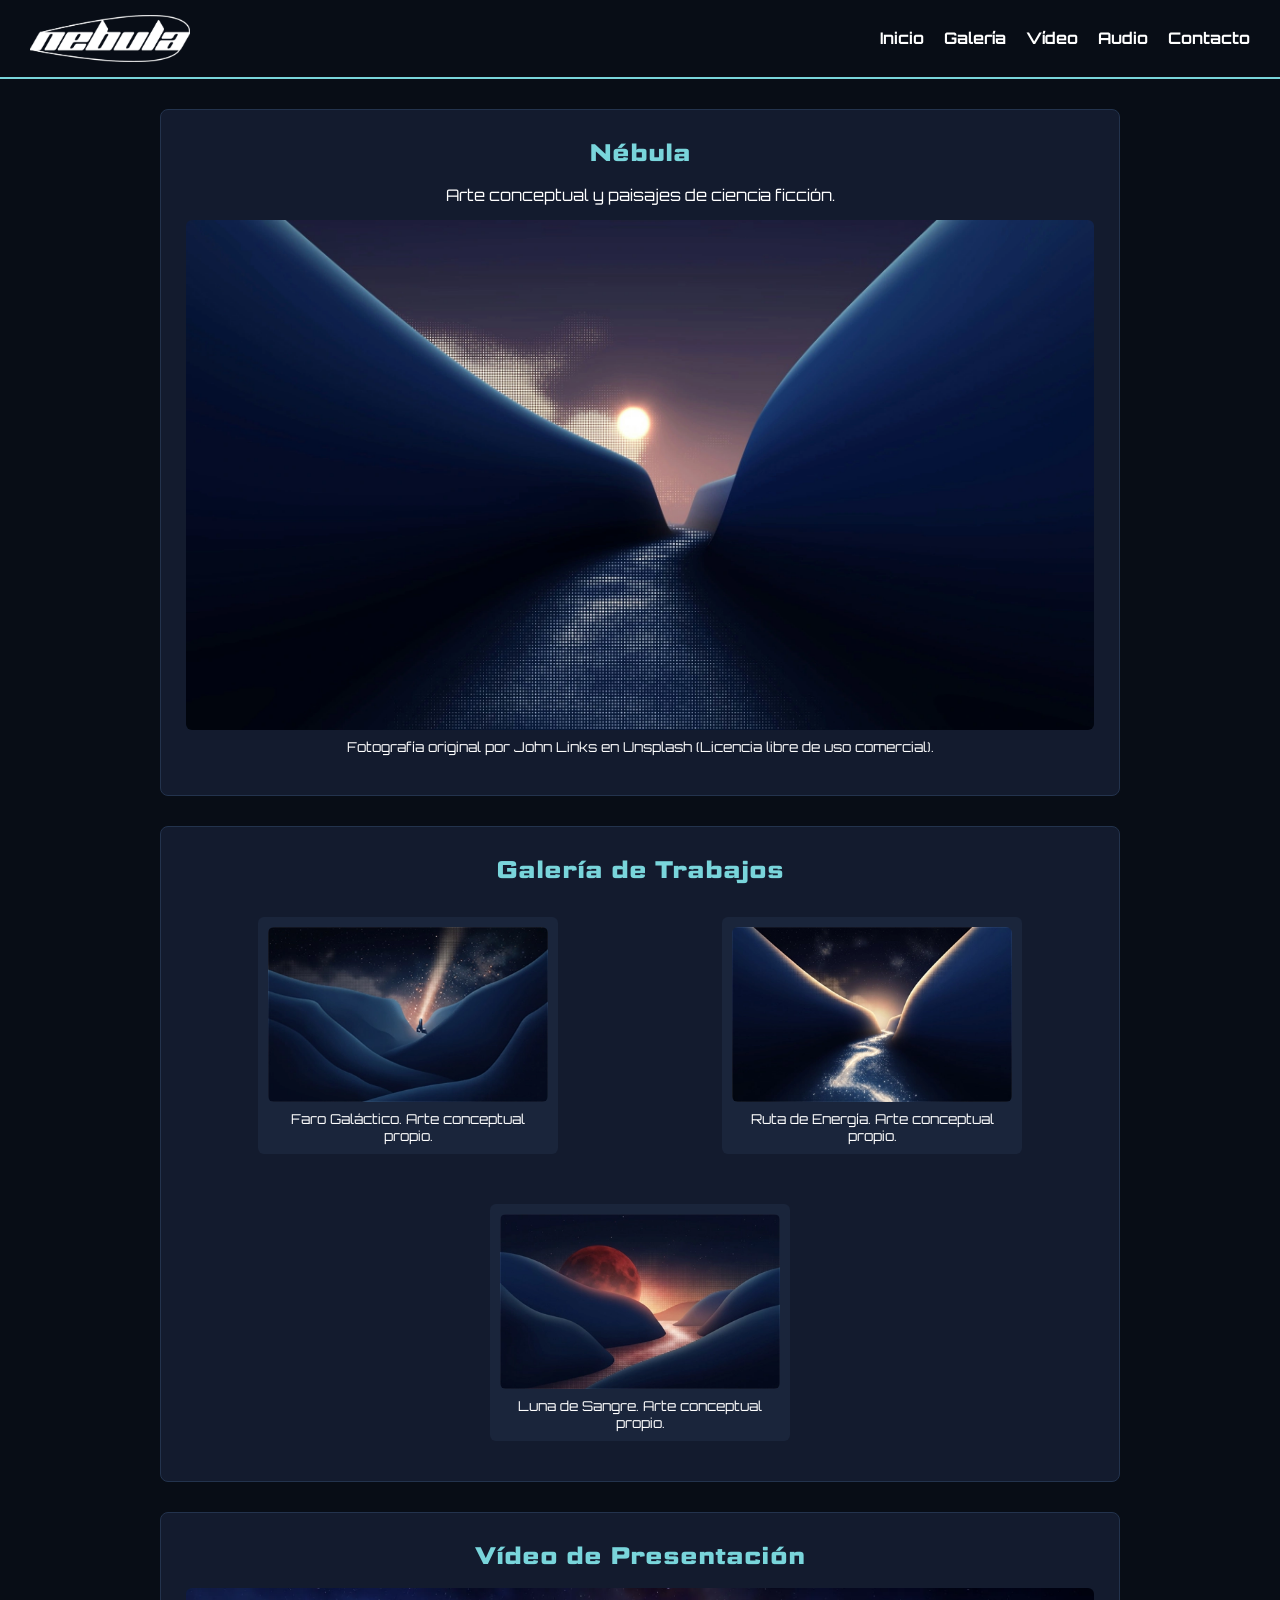
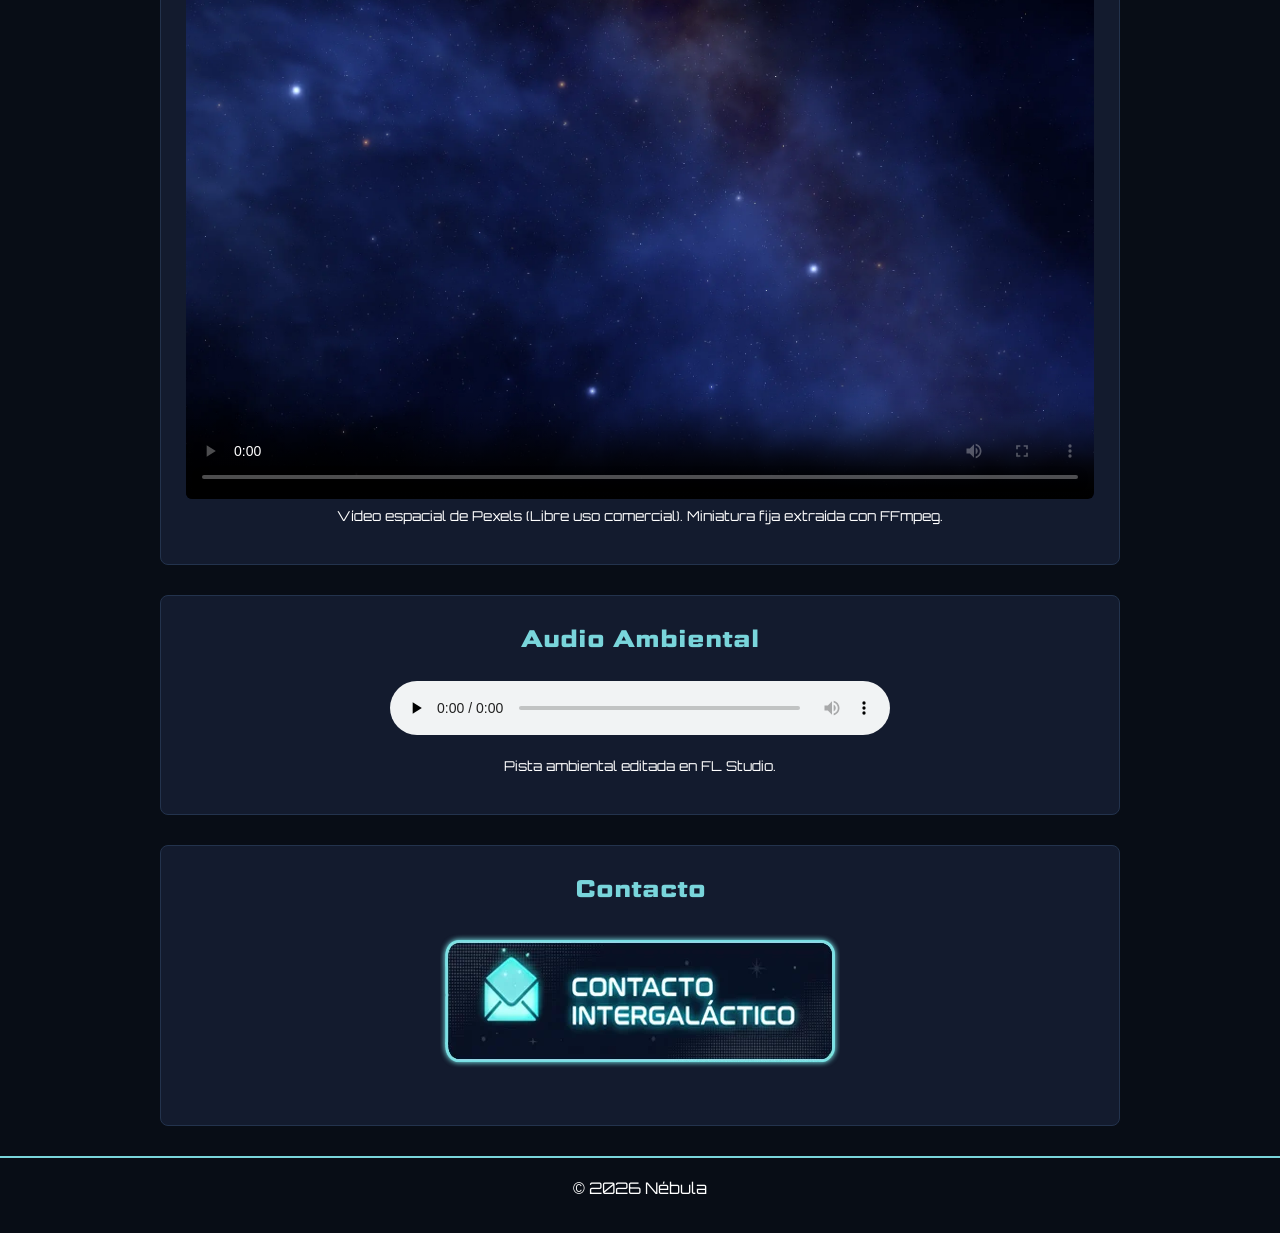
==== index.html @ 611193a5 "feat: add digital art landing page resources and layout" ====
<!DOCTYPE html>
<html lang="es">

<head>
    <meta charset="UTF-8">
    <meta name="viewport" content="width=device-width, initial-scale=1.0">
    <meta name="description" content="Portfolio de Nébula, artista digital de ciencia ficción.">
    <title>Nébula | Artista Digital</title>
    <link rel="preconnect" href="https://fonts.googleapis.com">
    <link rel="preconnect" href="https://fonts.gstatic.com" crossorigin>
    <link href="https://fonts.googleapis.com/css2?family=Orbitron:wght@400..900&display=swap" rel="stylesheet">
    <link href="https://fonts.googleapis.com/css2?family=Science+Gothic&display=swap" rel="stylesheet">
    <link rel="stylesheet" href="styles.css">
</head>

<body>

    <!-- CABECERA -->
    <header class="cabecera">
        <div class="logo">
            <img src="assets/img/logo_nebula.svg" alt="Logotipo de Nébula" width="160" height="40">
        </div>
        <nav class="navegacion">
            <ul>
                <li><a href="#inicio">Inicio</a></li>
                <li><a href="#galeria">Galería</a></li>
                <li><a href="#video">Vídeo</a></li>
                <li><a href="#audio">Audio</a></li>
                <li><a href="#contacto">Contacto</a></li>
            </ul>
        </nav>
    </header>

    <!-- CONTENIDO PRINCIPAL -->
    <main class="contenedor">

        <!-- INICIO -->
        <section id="inicio" class="seccion">
            <h1>Nébula</h1>
            <p>Arte conceptual y paisajes de ciencia ficción.</p>

            <!-- IMAGEN PRINCIPAL -->
            <figure class="recurso">
                <img src="assets/img/paisaje_futurista.webp" alt="Paisaje espacial futurista con estilo semitono"
                    width="1920" height="1080">
                <figcaption>
                    Fotografía original por John Links en Unsplash (Licencia libre de uso comercial).
                </figcaption>
            </figure>
        </section>

        <!-- GALERÍA -->
        <section id="galeria" class="seccion">
            <h2>Galería de Trabajos</h2>
            <div class="rejilla-galeria">

                <figure class="recurso">
                    <img src="assets/img/galeria_1.webp" alt="Obra digital Luna de Sangre" width="400" height="250"
                        loading="lazy">
                    <figcaption>
                        Faro Galáctico. Arte conceptual propio.
                    </figcaption>
                </figure>

                <figure class="recurso">
                    <img src="assets/img/galeria_2.webp" alt="Obra digital Faro Galáctico" width="400" height="250"
                        loading="lazy">
                    <figcaption>
                        Ruta de Energía. Arte conceptual propio.
                    </figcaption>
                </figure>

                <figure class="recurso">
                    <img src="assets/img/galeria_3.webp" alt="Obra digital Rutas de Energía" width="400" height="250"
                        loading="lazy">
                    <figcaption>
                        Luna de Sangre. Arte conceptual propio.
                    </figcaption>
                </figure>

            </div>
        </section>

        <!-- VÍDEO DE PRESENTACIÓN -->
        <section id="video" class="seccion">
            <h2>Vídeo de Presentación</h2>
            <figure class="recurso">
                <video controls poster="assets/img/miniatura.webp" width="1920" height="1080">
                    <source src="assets/video/video.mp4" type="video/mp4">
                </video>
                <figcaption>
                    Vídeo espacial de Pexels (Libre uso comercial). Miniatura fija extraída con FFmpeg.
                </figcaption>
            </figure>
        </section>

        <!-- AUDIO AMBIENTAL -->
        <section id="audio" class="seccion">
            <h2>Audio Ambiental</h2>
            <figure class="recurso">
                <audio controls preload="none">
                    <source src="assets/audio/ambiente.mp3" type="audio/mpeg">
                </audio>
                <figcaption>
                    Pista ambiental editada en FL Studio.
                </figcaption>
            </figure>
        </section>

        <!-- BOTÓN ANIMADO -->
        <section id="contacto" class="seccion">
            <h2>Contacto</h2>
            <div class="boton-animado">
                <img src="assets/img/animacion.webp" alt="Botón animado Contacto Intergaláctico" width="400"
                    height="150">
            </div>
        </section>

    </main>

    <!-- PIE DE PÁGINA -->
    <footer class="pie">
        <p>&copy; 2026 Nébula</p>
    </footer>

</body>

</html>
---- styles.css ----
/* ESTILOS GENERALES */
* {
    box-sizing: border-box;
    margin: 0;
    padding: 0;
}

body {
    background-color: #080d16;
    color: #ffffff;
    font-family: 'Orbitron', Arial, sans-serif;
}

/* CABECERA Y MENÚ */
.cabecera {
    background-color: #080d16;
    padding: 15px 30px;
    display: flex;
    justify-content: space-between;
    align-items: center;
    border-bottom: 2px solid #79D5DB;
    position: sticky;
    /* Para el navbar quede fijo al scrollear */
    top: 0;
    z-index: 100;
}

.navegacion ul {
    list-style: none;
    display: flex;
    gap: 20px;
}

.navegacion a {
    text-decoration: none;
    color: #ffffff;
    font-weight: bold;
}

.navegacion a:hover {
    color: #79D5DB;
}

/* CONTENEDOR Y SECCIONES */
.contenedor {
    max-width: 1000px;
    margin: 30px auto;
    padding: 0 20px;
}

.seccion {
    background-color: #131b2e;
    border: 1px solid #23334d;
    border-radius: 8px;
    padding: 25px;
    margin-bottom: 30px;
    text-align: center;
    scroll-margin-top: 90px;
    /* Para que el navbar no tape el titulo de cada sección */
}

h1,
h2 {
    font-family: 'Science Gothic', sans-serif;
    color: #79D5DB;
    margin-bottom: 15px;
}

p {
    margin-bottom: 15px;
}

/* BOTÓN Y ELEMENTOS MULTIMEDIA */
.boton-animado {
    margin: 20px 0;
    text-align: center;
}

.boton-animado img {
    border-radius: 8px;
    display: inline-block;
}

.boton-animado:hover {
    cursor: pointer;
}

.recurso {
    margin: 15px auto;
    max-width: 100%;
}

img,
video {
    max-width: 100%;
    height: auto;
    border-radius: 6px;
    display: block;
    margin: 0 auto;
}

audio {
    width: 100%;
    max-width: 500px;
    margin: 10px 0;
}

figcaption {
    font-size: 0.85rem;
    margin-top: 8px;
}

/* GALERÍA */
.rejilla-galeria {
    display: flex;
    flex-wrap: wrap;
    justify-content: center;
    gap: 20px;
}

.rejilla-galeria .recurso {
    background-color: #1a253b;
    border-radius: 6px;
    padding: 10px;
    max-width: 300px;
}

/* PIE DE PÁGINA */
.pie {
    background-color: #080d16;
    text-align: center;
    padding: 20px;
    border-top: 2px solid #79D5DB;
}
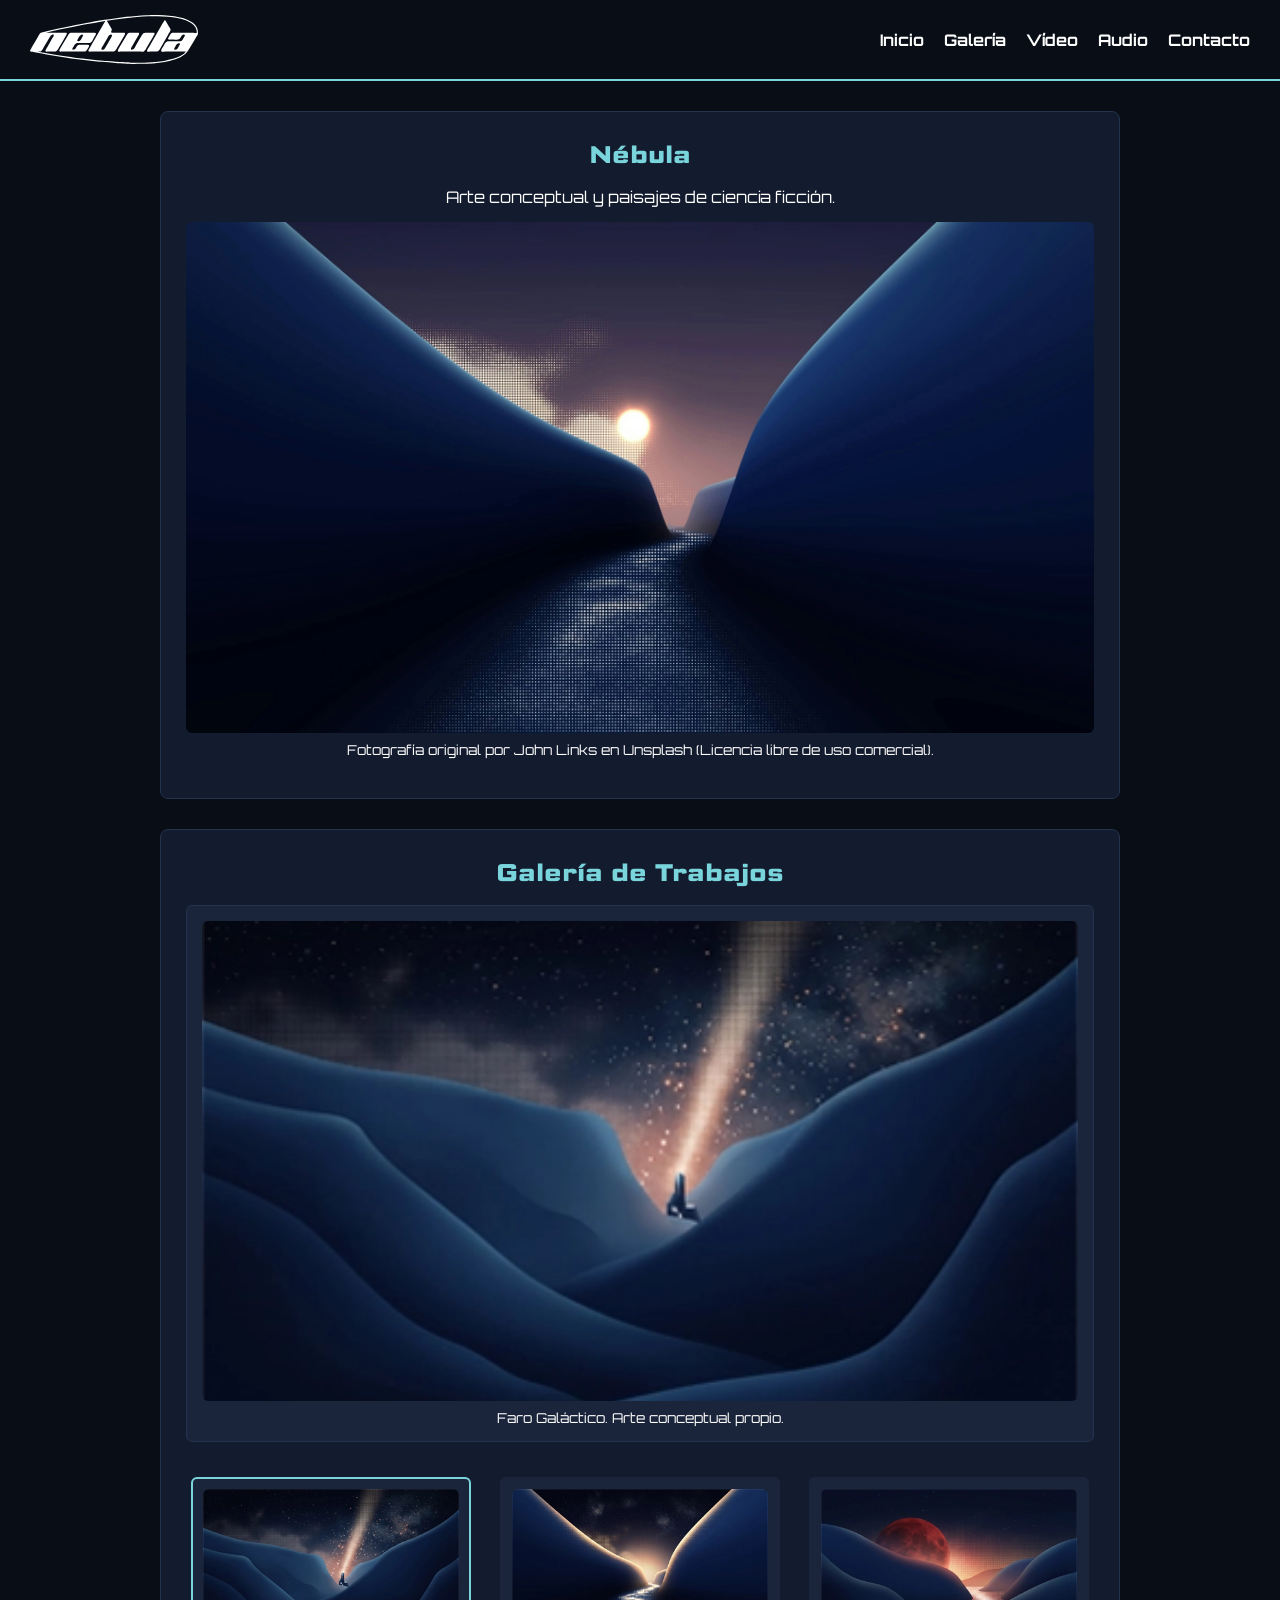
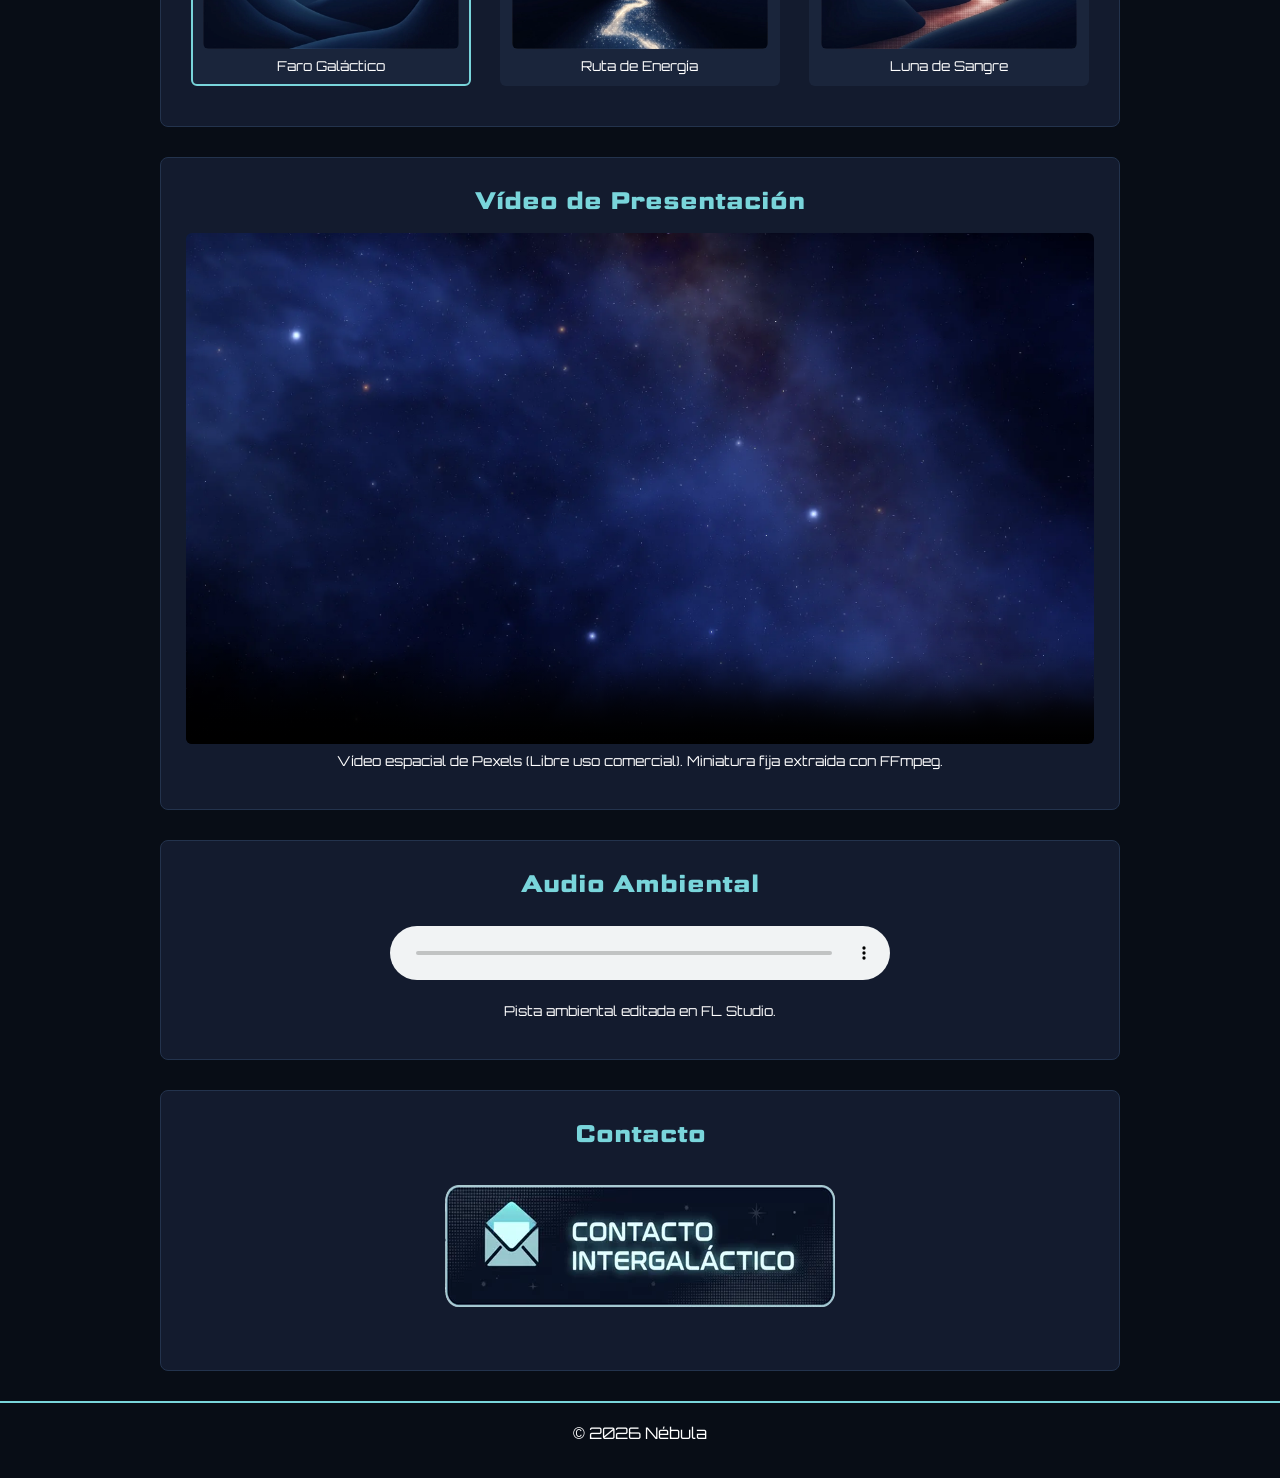
==== commit 25779933: "feat: replace logo image with inline SVG and add main.js script" ====
--- a/index.html
+++ b/index.html
@@ -17,9 +17,14 @@
 
     <!-- CABECERA -->
     <header class="cabecera">
-        <div class="logo">
-            <img src="assets/img/logo_nebula.svg" alt="Logotipo de Nébula" width="160" height="40">
-        </div>
+        <a href="#inicio" class="logo-link" aria-label="Inicio - Nébula">
+            <svg class="logo-svg" viewBox="0 0 3538 1033" width="168" height="49" role="img"
+                aria-labelledby="titulo-logo"> <!-- SVG inline-->
+                <title id="titulo-logo">Logotipo de Nébula</title>
+                <path class="logo-path" fill-rule="evenodd" fill="currentColor"
+                    d="M2527.000,1.000 C2875.982,-1.056 3193.434,15.286 3406.000,147.000 C3473.388,188.756 3537.989,252.607 3538.000,361.000 C3538.000,374.332 3538.000,387.668 3538.000,401.000 C3531.741,428.883 3507.561,454.811 3494.000,477.1000 C3463.249,530.584 3434.076,583.536 3403.000,635.000 C3355.900,713.001 3315.954,794.463 3243.000,845.1000 C3035.109,992.860 2681.114,1029.984 2328.000,1030.000 C2249.480,1030.003 2162.262,1037.002 2089.1000,1025.1000 C2074.668,1025.1000 2059.332,1025.1000 2043.1000,1025.1000 C1998.005,1023.334 1951.995,1020.666 1905.1000,1017.1000 C1869.670,1016.333 1833.330,1014.666 1796.1000,1012.1000 C1705.009,1005.001 1612.991,996.999 1520.1000,988.1000 C1485.004,986.000 1448.996,982.1000 1412.1000,979.1000 C1320.676,969.001 1228.324,957.999 1135.1000,946.1000 C1075.006,939.667 1013.994,932.333 953.000,925.000 C893.673,916.667 834.327,908.332 775.000,899.1000 C730.671,893.334 686.329,886.666 641.1000,879.1000 C513.459,856.156 378.226,843.970 253.000,813.1000 C190.751,799.102 127.509,792.471 66.1000,780.000 C33.278,773.050 -0.745,783.965 -0.000,740.1000 C9.160,735.768 38.335,675.455 45.1000,662.000 C85.996,594.007 126.004,525.993 166.000,457.1000 C179.506,435.279 204.343,382.994 225.1000,372.000 C351.654,344.003 477.346,315.997 602.1000,287.1000 C821.160,233.189 1050.141,196.445 1275.1000,151.000 C1339.327,140.001 1402.673,128.999 1466.000,118.000 C1604.437,89.277 1747.528,83.733 1887.1000,56.000 C1935.329,50.334 1982.671,44.666 2030.000,39.000 C2099.660,32.334 2169.340,25.666 2238.1000,19.000 C2310.993,14.334 2383.007,9.666 2455.000,5.000 C2472.245,2.336 2517.569,9.402 2527.000,1.000 ZM2582.1000,26.000 C2553.336,26.1000 2523.664,28.000 2493.1000,28.1000 C2412.675,33.666 2331.325,38.334 2250.000,43.000 C2154.010,52.666 2057.990,62.334 1962.000,72.000 C1848.345,87.665 1734.655,103.335 1621.000,119.000 C1621.000,120.1000 1621.000,123.000 1621.000,124.1000 C1654.330,181.661 1687.670,238.339 1720.1000,295.000 C1730.283,324.390 1702.648,346.093 1710.000,365.000 C1718.157,381.151 1760.428,375.001 1784.000,374.1000 C1833.995,374.1000 1884.005,374.1000 1933.1000,374.1000 C1958.135,374.999 1986.705,372.437 2000.1000,381.1000 C2008.915,417.486 1973.777,453.140 1959.000,479.000 C1919.004,547.993 1878.996,617.007 1838.1000,686.000 C1819.127,719.448 1806.864,757.441 1766.1000,771.000 C1670.010,771.333 1572.990,771.667 1475.1000,771.1000 C1418.672,771.1000 1361.328,771.1000 1303.1000,771.1000 C1279.701,772.002 1246.114,775.563 1230.1000,765.1000 C1223.525,740.564 1239.846,724.270 1248.1000,709.000 C1268.665,675.337 1288.335,641.663 1308.000,608.000 C1374.993,491.012 1442.007,373.988 1509.000,256.1000 C1526.551,226.177 1545.833,195.993 1563.000,164.000 C1568.310,154.105 1584.803,137.882 1583.000,126.000 C1542.337,132.666 1501.663,139.334 1460.1000,146.000 C1389.162,163.213 1314.019,168.822 1244.000,184.000 C1201.671,191.333 1159.329,198.667 1116.1000,206.000 C968.348,236.330 819.652,266.670 670.1000,296.1000 C558.345,322.331 445.655,347.669 332.1000,372.1000 C333.333,373.667 333.667,374.333 333.1000,374.1000 C477.652,375.667 621.348,376.333 764.1000,376.1000 C769.023,379.718 771.923,382.251 774.000,387.000 C780.761,409.768 739.632,462.133 730.000,479.000 C689.913,549.201 650.910,619.700 609.000,687.1000 C589.302,720.102 577.869,758.178 538.1000,771.000 C485.005,771.333 430.995,771.667 376.1000,771.1000 C358.110,772.003 332.292,776.128 326.000,762.1000 C315.863,743.102 353.515,692.621 362.000,678.1000 C397.330,617.006 432.670,554.994 467.1000,492.1000 C475.406,480.874 506.710,441.093 499.000,421.1000 C494.597,412.936 476.245,409.215 463.1000,414.1000 C436.658,427.916 424.048,448.062 409.000,472.1000 C368.671,542.660 328.329,612.340 287.1000,682.000 C270.183,713.172 257.094,750.120 224.1000,767.000 C211.649,774.022 186.502,771.427 168.000,772.1000 C168.333,773.667 168.667,774.333 168.1000,774.1000 C248.659,788.999 328.341,803.001 408.000,816.1000 C530.988,836.331 654.012,855.669 776.1000,874.1000 C803.997,878.333 831.003,881.667 858.000,885.000 C964.785,907.823 1080.568,911.535 1189.1000,929.1000 C1220.330,932.1000 1250.670,936.000 1280.1000,938.1000 C1366.325,948.332 1451.675,957.668 1537.000,966.1000 C1561.664,968.667 1586.336,970.333 1610.1000,972.000 C1673.327,977.333 1735.673,982.667 1797.1000,987.1000 C1811.999,988.333 1826.001,988.667 1839.1000,988.1000 C1886.876,996.430 1938.618,989.311 1988.000,996.1000 C2019.985,1001.980 2056.116,995.600 2090.1000,1001.000 C2144.110,1009.222 2204.207,1004.997 2260.1000,1004.1000 C2329.211,1005.004 2402.991,1010.876 2465.1000,1001.000 C2494.224,996.576 2522.775,1000.971 2548.000,996.1000 C2598.649,989.027 2648.396,993.489 2694.1000,984.1000 C2755.057,974.060 2813.639,973.677 2867.1000,959.1000 C2936.416,942.786 3002.218,934.778 3061.000,909.1000 C3146.147,874.108 3231.853,844.061 3281.1000,773.1000 C3281.667,773.333 3281.333,772.667 3280.1000,771.1000 C3150.680,771.1000 3020.320,771.1000 2890.000,771.1000 C2863.394,772.001 2772.486,778.002 2764.1000,762.1000 C2754.429,742.606 2796.326,686.554 2804.1000,671.1000 C2828.908,631.884 2847.791,569.219 2897.1000,555.1000 C2967.993,555.1000 3038.007,555.1000 3108.000,555.1000 C3130.331,555.333 3152.669,554.667 3175.000,553.1000 C3208.861,541.059 3218.213,514.975 3235.1000,486.000 C3242.670,475.136 3269.805,441.193 3263.000,423.1000 C3261.158,419.126 3258.644,416.107 3253.1000,414.000 C3197.591,399.377 3180.441,475.772 3156.000,499.1000 C3125.052,530.678 3039.273,519.997 2979.000,519.1000 C2953.384,520.001 2924.532,522.633 2910.000,512.000 C2905.378,484.488 2923.090,467.360 2934.000,448.1000 C2951.750,419.128 2962.962,389.711 2998.000,376.1000 C3126.321,376.667 3254.679,376.333 3383.000,376.000 C3410.106,376.002 3497.132,382.073 3515.000,374.000 C3515.695,247.445 3435.977,192.639 3356.000,146.000 C3171.099,38.175 2874.437,26.514 2582.1000,26.000 ZM2841.000,113.000 C2849.224,113.335 2851.438,115.559 2856.000,119.000 C2890.663,177.994 2925.337,237.006 2959.1000,296.000 C2971.569,334.755 2923.660,391.117 2910.000,414.1000 C2855.672,509.991 2801.328,605.009 2747.000,700.000 C2731.224,727.896 2714.881,760.152 2682.000,771.000 C2640.004,771.333 2597.996,771.667 2555.1000,771.1000 C2530.974,772.003 2476.302,779.550 2467.1000,762.000 C2461.173,739.205 2480.158,721.129 2487.1000,707.1000 C2509.998,670.004 2532.002,631.996 2553.1000,593.1000 C2616.600,488.033 2678.327,381.227 2738.1000,275.000 C2770.091,220.565 2798.381,162.138 2836.000,113.1000 C2837.667,113.667 2839.334,113.333 2841.000,113.000 ZM853.1000,376.000 C982.320,376.000 1110.680,376.000 1239.000,376.000 C1275.389,375.999 1365.575,367.808 1387.1000,381.1000 C1396.966,410.819 1359.825,456.071 1346.1000,477.000 C1320.763,519.816 1306.255,571.992 1256.1000,591.1000 C1236.669,591.1000 1216.331,591.1000 1196.000,591.1000 C1145.672,591.1000 1095.328,591.1000 1045.000,591.1000 C1025.038,591.997 994.184,587.340 978.000,593.1000 C939.892,609.682 928.112,646.512 908.000,680.000 C898.119,696.452 882.324,714.006 897.1000,733.1000 C969.810,737.257 962.724,673.729 1001.1000,644.000 C1010.532,637.542 1022.278,630.519 1033.1000,628.000 C1053.665,628.000 1073.335,628.000 1092.1000,628.000 C1138.967,627.999 1199.704,620.604 1240.000,631.000 C1254.213,659.507 1225.089,689.350 1212.1000,709.000 C1196.499,735.823 1186.515,760.153 1154.000,771.000 C1038.678,771.333 923.322,771.667 807.1000,771.1000 C762.005,771.1000 715.995,771.1000 669.1000,771.1000 C653.155,772.001 627.828,775.497 619.1000,765.1000 C614.657,761.932 614.532,745.892 618.000,738.1000 C631.665,715.002 645.335,690.998 659.000,666.1000 C711.661,577.342 764.339,487.658 817.000,398.000 C826.607,386.987 841.064,383.954 853.1000,376.000 ZM2087.1000,376.000 C2155.660,376.333 2223.340,376.667 2290.1000,376.1000 C2317.053,394.633 2273.195,448.626 2263.1000,466.1000 C2226.670,530.660 2189.330,594.340 2151.1000,657.1000 C2139.313,676.329 2113.972,710.992 2131.1000,733.1000 C2193.711,736.607 2207.497,684.484 2230.000,644.1000 C2265.996,584.006 2302.004,522.994 2337.1000,461.1000 C2356.256,432.438 2367.421,394.004 2400.1000,380.000 C2429.811,367.984 2531.163,376.008 2572.000,376.000 C2593.210,375.996 2619.837,371.514 2624.1000,387.1000 C2630.130,404.380 2613.117,422.715 2606.1000,432.1000 C2585.669,469.663 2564.331,506.337 2543.000,543.000 C2514.151,593.506 2483.849,642.880 2456.000,693.000 C2440.339,721.186 2428.215,752.468 2398.1000,767.000 C2379.820,776.540 2341.127,772.001 2313.1000,771.1000 C2251.006,771.1000 2187.994,771.1000 2125.000,771.1000 C2058.340,771.1000 1991.660,771.1000 1924.1000,771.1000 C1906.345,772.002 1864.381,777.603 1855.000,767.000 C1849.360,763.642 1847.814,749.422 1851.000,740.1000 C1864.999,716.336 1879.001,691.664 1893.000,666.1000 C1945.661,577.342 1998.339,487.658 2051.000,398.000 C2060.645,386.955 2075.013,383.984 2087.1000,376.000 ZM1086.000,412.1000 C1040.192,438.038 1037.541,456.949 1011.1000,499.1000 C1003.544,514.253 986.192,531.385 998.000,550.1000 C1050.119,572.567 1079.315,502.056 1095.1000,472.000 C1104.036,457.525 1119.371,444.351 1114.1000,421.000 C1112.334,418.667 1109.666,416.333 1107.000,414.000 C1100.001,413.667 1092.999,413.333 1086.000,412.1000 ZM1698.1000,412.1000 C1685.890,420.382 1671.528,424.283 1661.1000,434.1000 C1646.274,452.690 1637.498,477.247 1625.000,497.1000 C1597.968,542.888 1572.326,588.854 1545.1000,635.000 C1533.422,657.047 1497.109,697.226 1504.1000,729.000 C1530.711,743.529 1562.789,723.597 1575.000,705.1000 C1614.996,637.007 1655.004,567.993 1695.000,499.000 C1703.023,485.108 1745.382,425.875 1719.000,414.000 C1712.334,413.667 1705.666,413.333 1698.1000,412.1000 ZM3128.000,593.000 C3118.001,598.666 3107.999,604.334 3097.1000,610.000 C3078.563,625.502 3067.911,658.063 3054.1000,680.000 C3045.229,696.601 3029.543,713.952 3045.000,733.1000 C3102.132,739.618 3115.592,693.458 3136.000,658.1000 C3146.145,641.870 3160.166,629.255 3160.000,602.000 C3156.334,599.000 3152.666,595.1000 3149.000,593.000 C3142.001,593.000 3134.999,593.000 3128.000,593.000 Z" />
+            </svg>
+        </a>
         <nav class="navegacion">
             <ul>
                 <li><a href="#inicio">Inicio</a></li>
@@ -52,32 +57,37 @@
         <!-- GALERÍA -->
         <section id="galeria" class="seccion">
             <h2>Galería de Trabajos</h2>
+            <!-- Visor Principal -->
+            <figure class="recurso visor-principal">
+                <img id="galeria-principal-img" src="assets/img/galeria_1.webp" alt="Obra digital Faro Galáctico"
+                    width="800" height="500">
+                <figcaption id="galeria-principal-caption">
+                    Faro Galáctico. Arte conceptual propio.
+                </figcaption>
+            </figure>
+
+            <!-- Miniaturas Interactivas -->
             <div class="rejilla-galeria">
+                <button type="button" class="recurso miniatura-btn activa" data-src="assets/img/galeria_1.webp"
+                    data-alt="Obra digital Faro Galáctico" data-caption="Faro Galáctico. Arte conceptual propio.">
+                    <img src="assets/img/galeria_1.webp" alt="Miniatura Faro Galáctico" width="400" height="250"
+                        loading="lazy">
+                    <span>Faro Galáctico</span>
+                </button>
 
-                <figure class="recurso">
-                    <img src="assets/img/galeria_1.webp" alt="Obra digital Luna de Sangre" width="400" height="250"
+                <button type="button" class="recurso miniatura-btn" data-src="assets/img/galeria_2.webp"
+                    data-alt="Obra digital Ruta de Energía" data-caption="Ruta de Energía. Arte conceptual propio.">
+                    <img src="assets/img/galeria_2.webp" alt="Miniatura Ruta de Energía" width="400" height="250"
                         loading="lazy">
-                    <figcaption>
-                        Faro Galáctico. Arte conceptual propio.
-                    </figcaption>
-                </figure>
+                    <span>Ruta de Energía</span>
+                </button>
 
-                <figure class="recurso">
-                    <img src="assets/img/galeria_2.webp" alt="Obra digital Faro Galáctico" width="400" height="250"
+                <button type="button" class="recurso miniatura-btn" data-src="assets/img/galeria_3.webp"
+                    data-alt="Obra digital Luna de Sangre" data-caption="Luna de Sangre. Arte conceptual propio.">
+                    <img src="assets/img/galeria_3.webp" alt="Miniatura Luna de Sangre" width="400" height="250"
                         loading="lazy">
-                    <figcaption>
-                        Ruta de Energía. Arte conceptual propio.
-                    </figcaption>
-                </figure>
-
-                <figure class="recurso">
-                    <img src="assets/img/galeria_3.webp" alt="Obra digital Rutas de Energía" width="400" height="250"
-                        loading="lazy">
-                    <figcaption>
-                        Luna de Sangre. Arte conceptual propio.
-                    </figcaption>
-                </figure>
-
+                    <span>Luna de Sangre</span>
+                </button>
             </div>
         </section>
 
@@ -123,6 +133,7 @@
         <p>&copy; 2026 Nébula</p>
     </footer>
 
+    <script src="main.js"></script>
 </body>
 
 </html>
--- a/styles.css
+++ b/styles.css
@@ -9,6 +9,40 @@
     background-color: #080d16;
     color: #ffffff;
     font-family: 'Orbitron', Arial, sans-serif;
+}
+
+
+/* LOGO SVG INLINE INTERACTIVO */
+.logo-link {
+    display: inline-flex;
+    align-items: center;
+    min-width: 44px;
+    min-height: 44px;
+    color: #ffffff;
+    text-decoration: none;
+    transition: color 0.25s ease, transform 0.25s ease;
+}
+
+.logo-svg {
+    display: block;
+    overflow: visible;
+}
+
+.logo-path {
+    stroke: transparent;
+    stroke-width: 18px;
+    transition: fill 0.25s ease, stroke 0.25s ease;
+}
+
+.logo-link:hover,
+.logo-link:focus-visible {
+    color: #79D5DB;
+    transform: scale(1.04);
+}
+
+.logo-link:hover .logo-path,
+.logo-link:focus-visible .logo-path {
+    stroke: #a8f4f9;
 }
 
 /* CABECERA Y MENÚ */
@@ -111,6 +145,26 @@
 }
 
 /* GALERÍA */
+.visor-principal {
+    background-color: #1a253b;
+    border: 1px solid #23334d;
+    border-radius: 6px;
+    padding: 15px;
+    margin-bottom: 20px;
+}
+
+.visor-principal img {
+    width: 100%;
+    max-height: 480px;
+    object-fit: cover;
+    transition: opacity 0.25s ease, transform 0.25s ease;
+}
+
+.visor-principal img.cambiando {
+    opacity: 0.25;
+    transform: scale(0.98);
+}
+
 .rejilla-galeria {
     display: flex;
     flex-wrap: wrap;
@@ -120,9 +174,31 @@
 
 .rejilla-galeria .recurso {
     background-color: #1a253b;
+    border: 2px solid transparent;
     border-radius: 6px;
     padding: 10px;
-    max-width: 300px;
+    max-width: 280px;
+    min-width: 44px;
+    min-height: 44px;
+    color: #ffffff;
+    font-family: inherit;
+    font-size: 0.85rem;
+    cursor: pointer;
+    display: flex;
+    flex-direction: column;
+    align-items: center;
+    gap: 8px;
+    transition: transform 0.25s ease, border-color 0.25s ease;
+}
+
+.rejilla-galeria .recurso:hover,
+.rejilla-galeria .recurso:focus-visible {
+    transform: scale(1.04);
+    border-color: #79D5DB;
+}
+
+.rejilla-galeria .recurso.activa {
+    border-color: #79D5DB;
 }
 
 /* PIE DE PÁGINA */
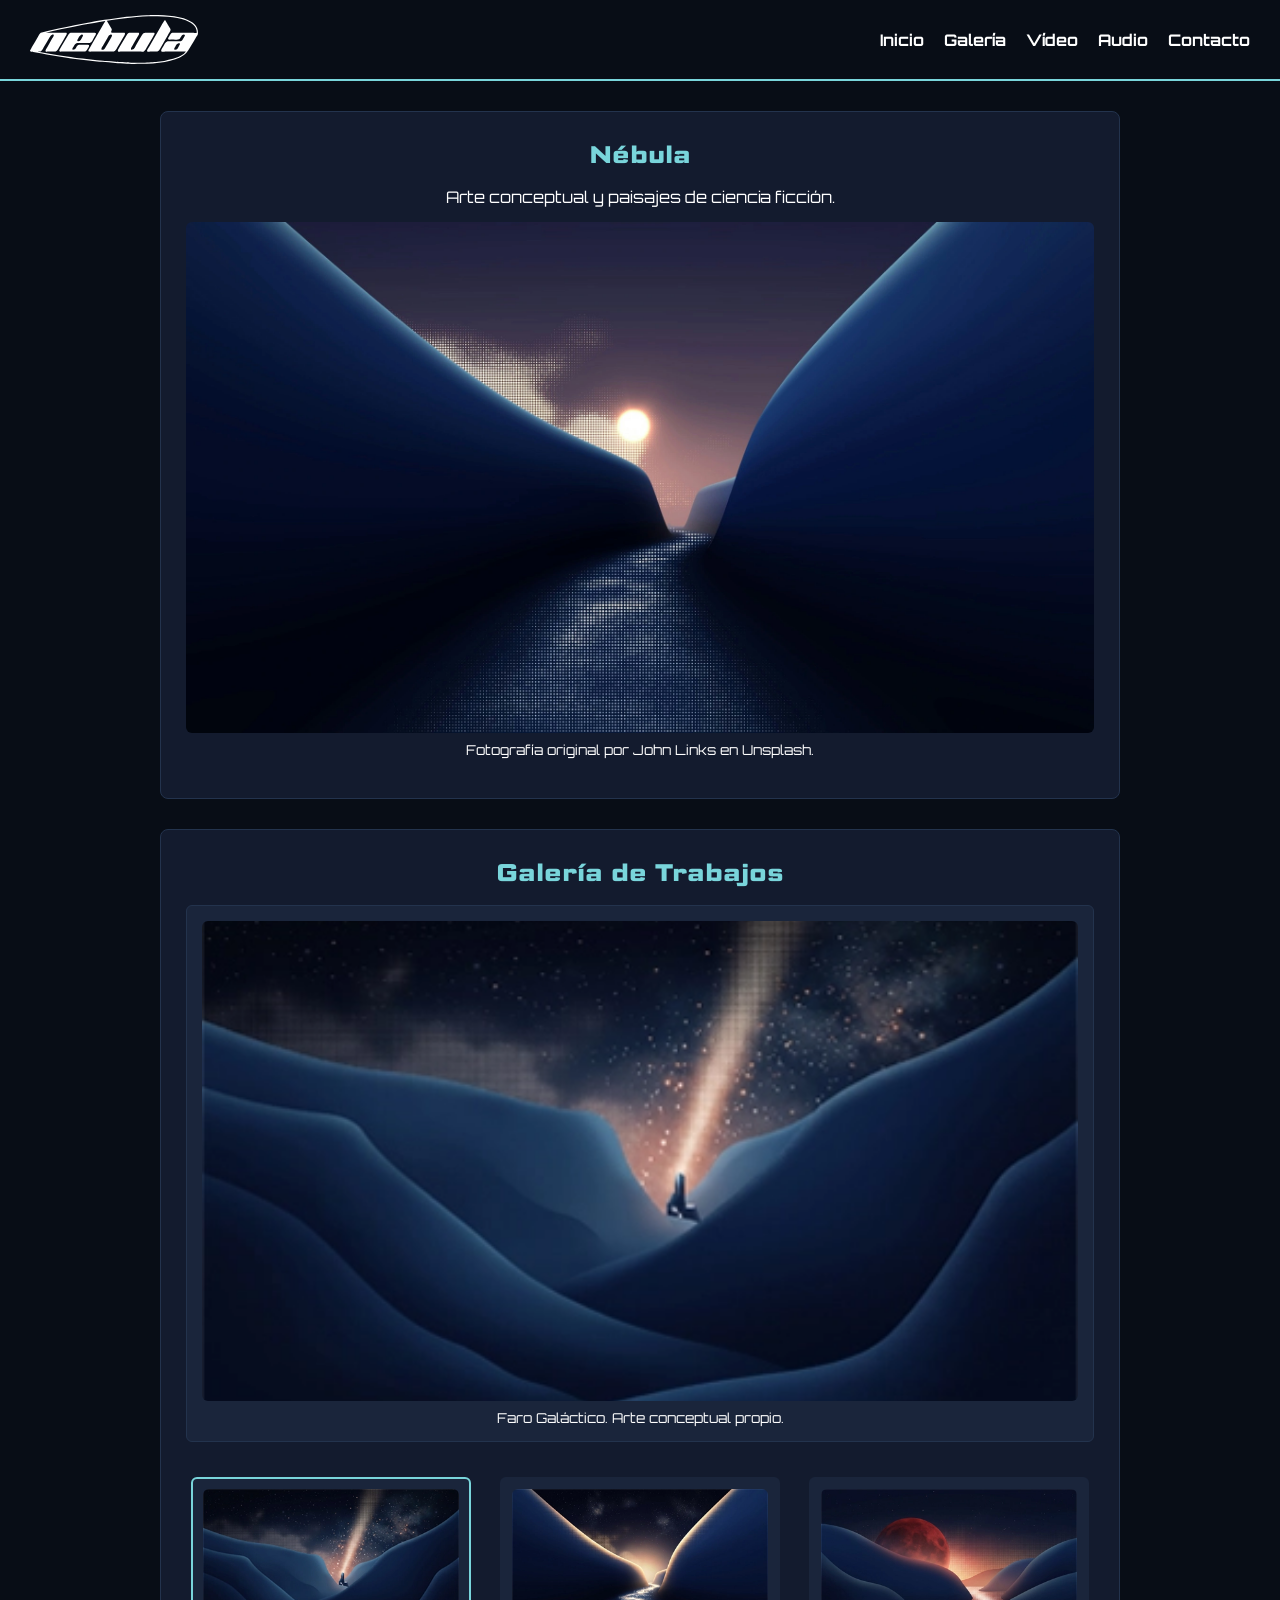
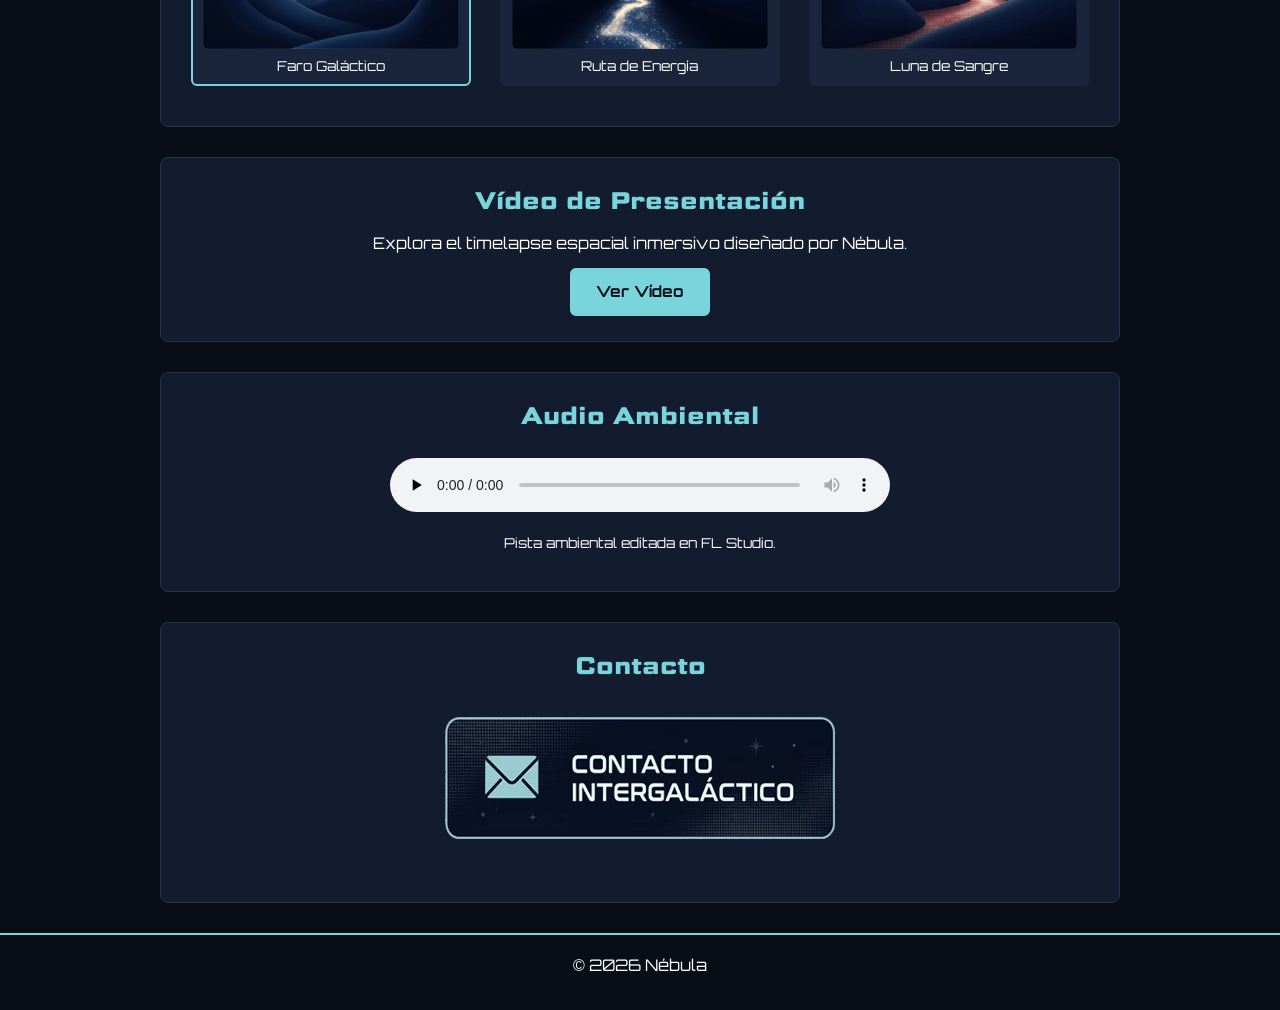
==== commit 9887adc8: "feat: add video presentation modal with open and close functionality" ====
--- a/index.html
+++ b/index.html
@@ -49,7 +49,7 @@
                 <img src="assets/img/paisaje_futurista.webp" alt="Paisaje espacial futurista con estilo semitono"
                     width="1920" height="1080">
                 <figcaption>
-                    Fotografía original por John Links en Unsplash (Licencia libre de uso comercial).
+                    Fotografía original por John Links en Unsplash.
                 </figcaption>
             </figure>
         </section>
@@ -94,14 +94,10 @@
         <!-- VÍDEO DE PRESENTACIÓN -->
         <section id="video" class="seccion">
             <h2>Vídeo de Presentación</h2>
-            <figure class="recurso">
-                <video controls poster="assets/img/miniatura.webp" width="1920" height="1080">
-                    <source src="assets/video/video.mp4" type="video/mp4">
-                </video>
-                <figcaption>
-                    Vídeo espacial de Pexels (Libre uso comercial). Miniatura fija extraída con FFmpeg.
-                </figcaption>
-            </figure>
+            <p>Explora el timelapse espacial inmersivo diseñado por Nébula.</p>
+            <button type="button" id="btn-abrir-modal" class="btn-impacto">
+                Ver Vídeo
+            </button>
         </section>
 
         <!-- AUDIO AMBIENTAL -->
@@ -133,6 +129,23 @@
         <p>&copy; 2026 Nébula</p>
     </footer>
 
+    <!-- MODAL DE VÍDEO -->
+    <div id="modal-video" class="modal-overlay" role="dialog" aria-modal="true" aria-labelledby="modal-titulo" hidden>
+        <div class="modal-contenido">
+            <div class="modal-cabecera">
+                <h3 id="modal-titulo">Reel de Animación Nébula</h3>
+                <button type="button" id="btn-cerrar-modal" class="btn-cerrar" aria-label="Cerrar ventana de vídeo">
+                    &times;
+                </button>
+            </div>
+            <video id="video-reel" controls playsinline poster="assets/img/miniatura.webp" width="1920" height="1080">
+                <source src="assets/video/video.mp4" type="video/mp4">
+            </video>
+            <p class="modal-pie">
+                Vídeo espacial de Pexels.
+            </p>
+        </div>
+    </div>
     <script src="main.js"></script>
 </body>
 
--- a/styles.css
+++ b/styles.css
@@ -207,4 +207,92 @@
     text-align: center;
     padding: 20px;
     border-top: 2px solid #79D5DB;
+}
+
+/* BOTÓN DE IMPACTO Y MODAL DE VÍDEO */
+.btn-impacto {
+    display: inline-flex;
+    align-items: center;
+    justify-content: center;
+    min-width: 44px;
+    min-height: 48px;
+    padding: 12px 24px;
+    background-color: #79D5DB;
+    color: #080d16;
+    border: 2px solid #79D5DB;
+    border-radius: 6px;
+    font-family: 'Orbitron', Arial, sans-serif;
+    font-size: 0.95rem;
+    font-weight: bold;
+    cursor: pointer;
+    transition: background-color 0.25s ease, color 0.25s ease, transform 0.25s ease;
+}
+
+.btn-impacto:hover,
+.btn-impacto:focus-visible {
+    background-color: #a8f4f9;
+    border-color: #a8f4f9;
+    transform: scale(1.04);
+}
+
+.modal-overlay {
+    position: fixed;
+    inset: 0;
+    background-color: rgba(8, 13, 22, 0.9);
+    display: flex;
+    align-items: center;
+    justify-content: center;
+    padding: 20px;
+    z-index: 1000;
+}
+
+.modal-overlay[hidden] {
+    display: none;
+}
+
+.modal-contenido {
+    background-color: #131b2e;
+    border: 2px solid #79D5DB;
+    border-radius: 8px;
+    width: 100%;
+    max-width: 850px;
+    padding: 20px;
+}
+
+.modal-cabecera {
+    display: flex;
+    justify-content: space-between;
+    align-items: center;
+    margin-bottom: 15px;
+}
+
+.modal-cabecera h3 {
+    color: #79D5DB;
+    margin: 0;
+}
+
+.btn-cerrar {
+    background-color: #1a253b;
+    color: #ffffff;
+    border: 1px solid #23334d;
+    border-radius: 6px;
+    min-width: 44px;
+    min-height: 44px;
+    font-size: 1.5rem;
+    cursor: pointer;
+    transition: background-color 0.25s ease, color 0.25s ease, transform 0.25s ease;
+}
+
+.btn-cerrar:hover,
+.btn-cerrar:focus-visible {
+    background-color: #79D5DB;
+    color: #080d16;
+    transform: scale(1.05);
+}
+
+.modal-pie {
+    font-size: 0.85rem;
+    margin-top: 10px;
+    margin-bottom: 0;
+    text-align: center;
 }
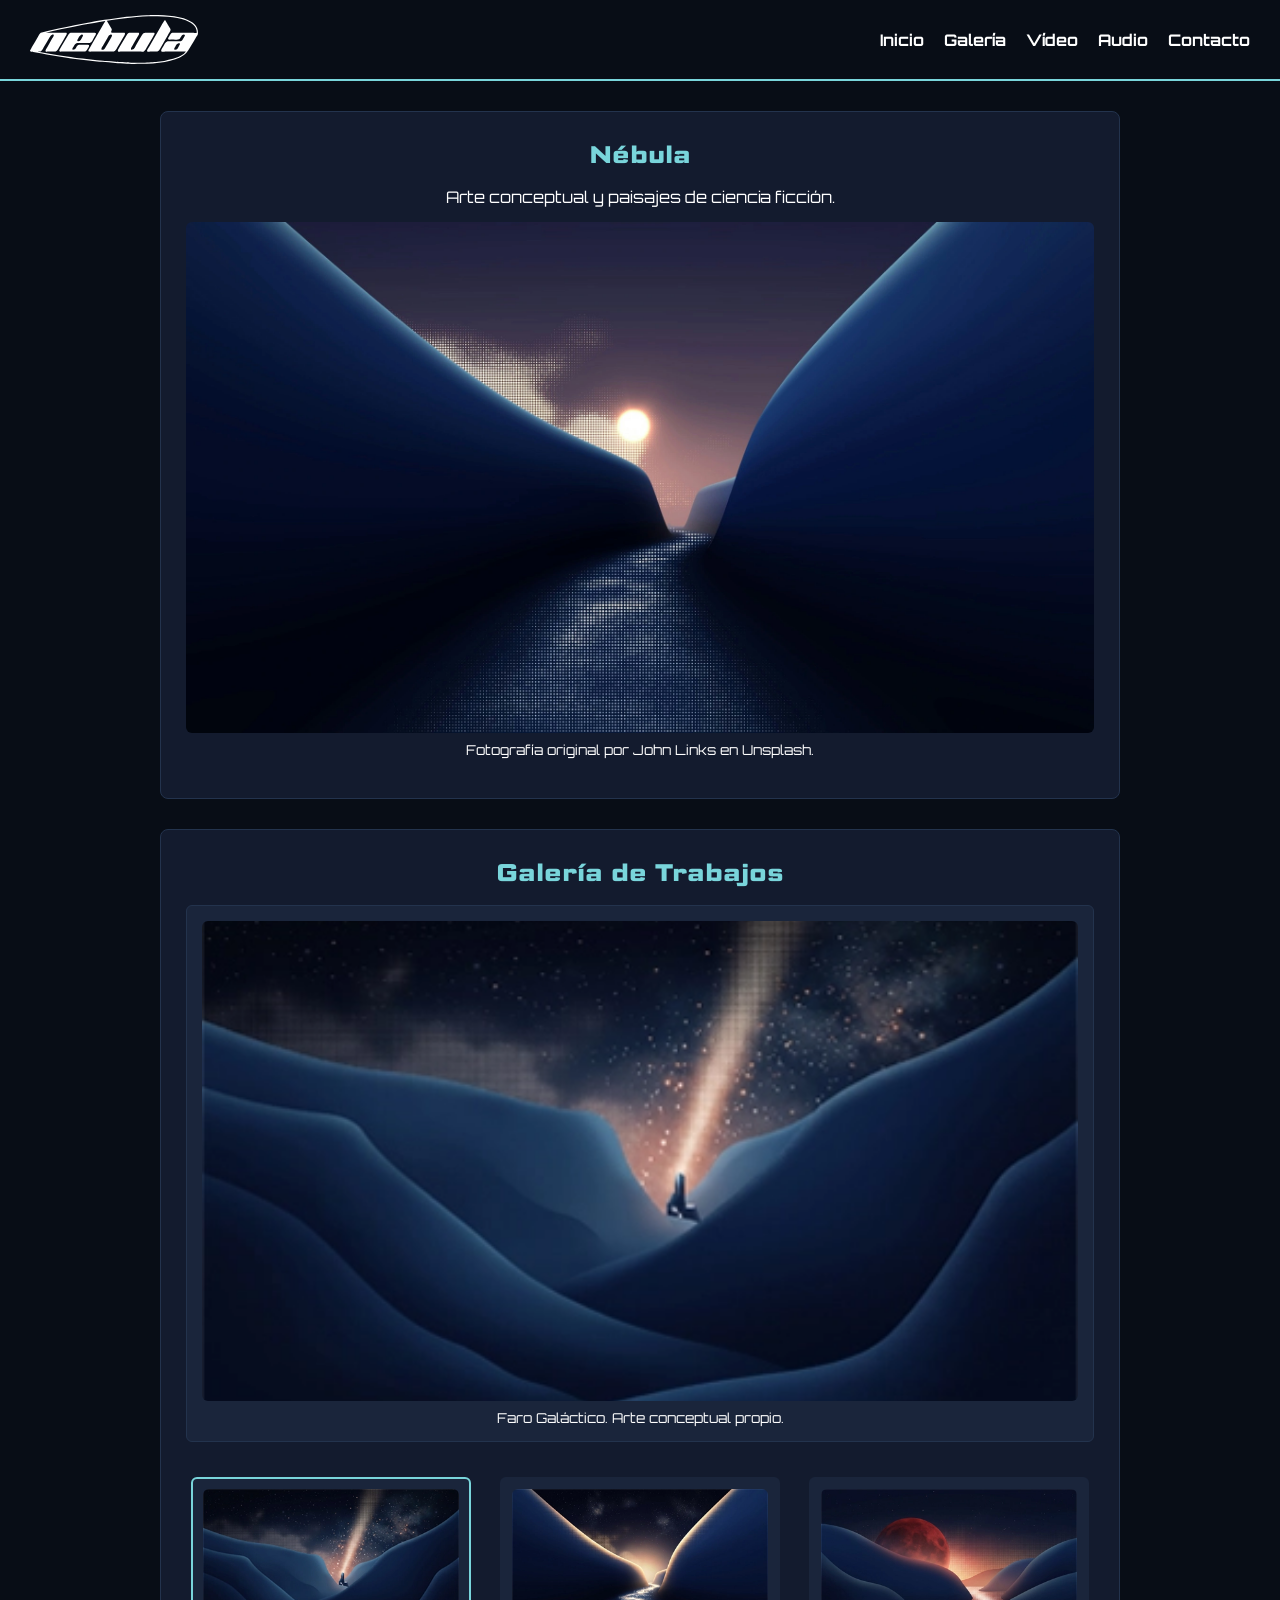
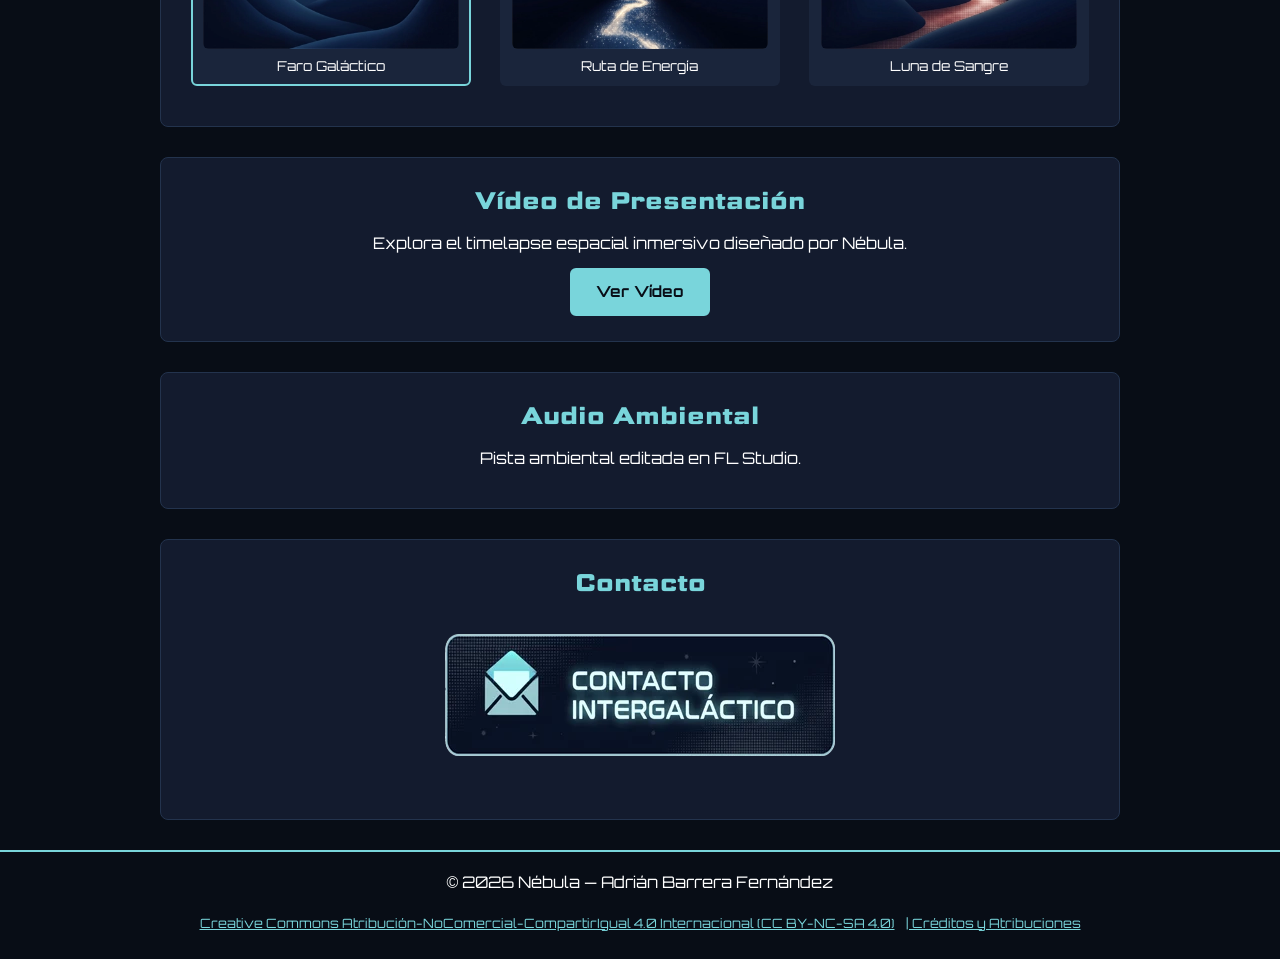
==== commit 51bb554c: "feat: add credits page, and audio/video features" ====
--- a/index.html
+++ b/index.html
@@ -18,8 +18,9 @@
     <!-- CABECERA -->
     <header class="cabecera">
         <a href="#inicio" class="logo-link" aria-label="Inicio - Nébula">
+            <!-- SVG inline en el DOM para ahorrar petición HTTP y cambiar fill/stroke desde CSS con currentColor -->
             <svg class="logo-svg" viewBox="0 0 3538 1033" width="168" height="49" role="img"
-                aria-labelledby="titulo-logo"> <!-- SVG inline-->
+                aria-labelledby="titulo-logo">
                 <title id="titulo-logo">Logotipo de Nébula</title>
                 <path class="logo-path" fill-rule="evenodd" fill="currentColor"
                     d="M2527.000,1.000 C2875.982,-1.056 3193.434,15.286 3406.000,147.000 C3473.388,188.756 3537.989,252.607 3538.000,361.000 C3538.000,374.332 3538.000,387.668 3538.000,401.000 C3531.741,428.883 3507.561,454.811 3494.000,477.1000 C3463.249,530.584 3434.076,583.536 3403.000,635.000 C3355.900,713.001 3315.954,794.463 3243.000,845.1000 C3035.109,992.860 2681.114,1029.984 2328.000,1030.000 C2249.480,1030.003 2162.262,1037.002 2089.1000,1025.1000 C2074.668,1025.1000 2059.332,1025.1000 2043.1000,1025.1000 C1998.005,1023.334 1951.995,1020.666 1905.1000,1017.1000 C1869.670,1016.333 1833.330,1014.666 1796.1000,1012.1000 C1705.009,1005.001 1612.991,996.999 1520.1000,988.1000 C1485.004,986.000 1448.996,982.1000 1412.1000,979.1000 C1320.676,969.001 1228.324,957.999 1135.1000,946.1000 C1075.006,939.667 1013.994,932.333 953.000,925.000 C893.673,916.667 834.327,908.332 775.000,899.1000 C730.671,893.334 686.329,886.666 641.1000,879.1000 C513.459,856.156 378.226,843.970 253.000,813.1000 C190.751,799.102 127.509,792.471 66.1000,780.000 C33.278,773.050 -0.745,783.965 -0.000,740.1000 C9.160,735.768 38.335,675.455 45.1000,662.000 C85.996,594.007 126.004,525.993 166.000,457.1000 C179.506,435.279 204.343,382.994 225.1000,372.000 C351.654,344.003 477.346,315.997 602.1000,287.1000 C821.160,233.189 1050.141,196.445 1275.1000,151.000 C1339.327,140.001 1402.673,128.999 1466.000,118.000 C1604.437,89.277 1747.528,83.733 1887.1000,56.000 C1935.329,50.334 1982.671,44.666 2030.000,39.000 C2099.660,32.334 2169.340,25.666 2238.1000,19.000 C2310.993,14.334 2383.007,9.666 2455.000,5.000 C2472.245,2.336 2517.569,9.402 2527.000,1.000 ZM2582.1000,26.000 C2553.336,26.1000 2523.664,28.000 2493.1000,28.1000 C2412.675,33.666 2331.325,38.334 2250.000,43.000 C2154.010,52.666 2057.990,62.334 1962.000,72.000 C1848.345,87.665 1734.655,103.335 1621.000,119.000 C1621.000,120.1000 1621.000,123.000 1621.000,124.1000 C1654.330,181.661 1687.670,238.339 1720.1000,295.000 C1730.283,324.390 1702.648,346.093 1710.000,365.000 C1718.157,381.151 1760.428,375.001 1784.000,374.1000 C1833.995,374.1000 1884.005,374.1000 1933.1000,374.1000 C1958.135,374.999 1986.705,372.437 2000.1000,381.1000 C2008.915,417.486 1973.777,453.140 1959.000,479.000 C1919.004,547.993 1878.996,617.007 1838.1000,686.000 C1819.127,719.448 1806.864,757.441 1766.1000,771.000 C1670.010,771.333 1572.990,771.667 1475.1000,771.1000 C1418.672,771.1000 1361.328,771.1000 1303.1000,771.1000 C1279.701,772.002 1246.114,775.563 1230.1000,765.1000 C1223.525,740.564 1239.846,724.270 1248.1000,709.000 C1268.665,675.337 1288.335,641.663 1308.000,608.000 C1374.993,491.012 1442.007,373.988 1509.000,256.1000 C1526.551,226.177 1545.833,195.993 1563.000,164.000 C1568.310,154.105 1584.803,137.882 1583.000,126.000 C1542.337,132.666 1501.663,139.334 1460.1000,146.000 C1389.162,163.213 1314.019,168.822 1244.000,184.000 C1201.671,191.333 1159.329,198.667 1116.1000,206.000 C968.348,236.330 819.652,266.670 670.1000,296.1000 C558.345,322.331 445.655,347.669 332.1000,372.1000 C333.333,373.667 333.667,374.333 333.1000,374.1000 C477.652,375.667 621.348,376.333 764.1000,376.1000 C769.023,379.718 771.923,382.251 774.000,387.000 C780.761,409.768 739.632,462.133 730.000,479.000 C689.913,549.201 650.910,619.700 609.000,687.1000 C589.302,720.102 577.869,758.178 538.1000,771.000 C485.005,771.333 430.995,771.667 376.1000,771.1000 C358.110,772.003 332.292,776.128 326.000,762.1000 C315.863,743.102 353.515,692.621 362.000,678.1000 C397.330,617.006 432.670,554.994 467.1000,492.1000 C475.406,480.874 506.710,441.093 499.000,421.1000 C494.597,412.936 476.245,409.215 463.1000,414.1000 C436.658,427.916 424.048,448.062 409.000,472.1000 C368.671,542.660 328.329,612.340 287.1000,682.000 C270.183,713.172 257.094,750.120 224.1000,767.000 C211.649,774.022 186.502,771.427 168.000,772.1000 C168.333,773.667 168.667,774.333 168.1000,774.1000 C248.659,788.999 328.341,803.001 408.000,816.1000 C530.988,836.331 654.012,855.669 776.1000,874.1000 C803.997,878.333 831.003,881.667 858.000,885.000 C964.785,907.823 1080.568,911.535 1189.1000,929.1000 C1220.330,932.1000 1250.670,936.000 1280.1000,938.1000 C1366.325,948.332 1451.675,957.668 1537.000,966.1000 C1561.664,968.667 1586.336,970.333 1610.1000,972.000 C1673.327,977.333 1735.673,982.667 1797.1000,987.1000 C1811.999,988.333 1826.001,988.667 1839.1000,988.1000 C1886.876,996.430 1938.618,989.311 1988.000,996.1000 C2019.985,1001.980 2056.116,995.600 2090.1000,1001.000 C2144.110,1009.222 2204.207,1004.997 2260.1000,1004.1000 C2329.211,1005.004 2402.991,1010.876 2465.1000,1001.000 C2494.224,996.576 2522.775,1000.971 2548.000,996.1000 C2598.649,989.027 2648.396,993.489 2694.1000,984.1000 C2755.057,974.060 2813.639,973.677 2867.1000,959.1000 C2936.416,942.786 3002.218,934.778 3061.000,909.1000 C3146.147,874.108 3231.853,844.061 3281.1000,773.1000 C3281.667,773.333 3281.333,772.667 3280.1000,771.1000 C3150.680,771.1000 3020.320,771.1000 2890.000,771.1000 C2863.394,772.001 2772.486,778.002 2764.1000,762.1000 C2754.429,742.606 2796.326,686.554 2804.1000,671.1000 C2828.908,631.884 2847.791,569.219 2897.1000,555.1000 C2967.993,555.1000 3038.007,555.1000 3108.000,555.1000 C3130.331,555.333 3152.669,554.667 3175.000,553.1000 C3208.861,541.059 3218.213,514.975 3235.1000,486.000 C3242.670,475.136 3269.805,441.193 3263.000,423.1000 C3261.158,419.126 3258.644,416.107 3253.1000,414.000 C3197.591,399.377 3180.441,475.772 3156.000,499.1000 C3125.052,530.678 3039.273,519.997 2979.000,519.1000 C2953.384,520.001 2924.532,522.633 2910.000,512.000 C2905.378,484.488 2923.090,467.360 2934.000,448.1000 C2951.750,419.128 2962.962,389.711 2998.000,376.1000 C3126.321,376.667 3254.679,376.333 3383.000,376.000 C3410.106,376.002 3497.132,382.073 3515.000,374.000 C3515.695,247.445 3435.977,192.639 3356.000,146.000 C3171.099,38.175 2874.437,26.514 2582.1000,26.000 ZM2841.000,113.000 C2849.224,113.335 2851.438,115.559 2856.000,119.000 C2890.663,177.994 2925.337,237.006 2959.1000,296.000 C2971.569,334.755 2923.660,391.117 2910.000,414.1000 C2855.672,509.991 2801.328,605.009 2747.000,700.000 C2731.224,727.896 2714.881,760.152 2682.000,771.000 C2640.004,771.333 2597.996,771.667 2555.1000,771.1000 C2530.974,772.003 2476.302,779.550 2467.1000,762.000 C2461.173,739.205 2480.158,721.129 2487.1000,707.1000 C2509.998,670.004 2532.002,631.996 2553.1000,593.1000 C2616.600,488.033 2678.327,381.227 2738.1000,275.000 C2770.091,220.565 2798.381,162.138 2836.000,113.1000 C2837.667,113.667 2839.334,113.333 2841.000,113.000 ZM853.1000,376.000 C982.320,376.000 1110.680,376.000 1239.000,376.000 C1275.389,375.999 1365.575,367.808 1387.1000,381.1000 C1396.966,410.819 1359.825,456.071 1346.1000,477.000 C1320.763,519.816 1306.255,571.992 1256.1000,591.1000 C1236.669,591.1000 1216.331,591.1000 1196.000,591.1000 C1145.672,591.1000 1095.328,591.1000 1045.000,591.1000 C1025.038,591.997 994.184,587.340 978.000,593.1000 C939.892,609.682 928.112,646.512 908.000,680.000 C898.119,696.452 882.324,714.006 897.1000,733.1000 C969.810,737.257 962.724,673.729 1001.1000,644.000 C1010.532,637.542 1022.278,630.519 1033.1000,628.000 C1053.665,628.000 1073.335,628.000 1092.1000,628.000 C1138.967,627.999 1199.704,620.604 1240.000,631.000 C1254.213,659.507 1225.089,689.350 1212.1000,709.000 C1196.499,735.823 1186.515,760.153 1154.000,771.000 C1038.678,771.333 923.322,771.667 807.1000,771.1000 C762.005,771.1000 715.995,771.1000 669.1000,771.1000 C653.155,772.001 627.828,775.497 619.1000,765.1000 C614.657,761.932 614.532,745.892 618.000,738.1000 C631.665,715.002 645.335,690.998 659.000,666.1000 C711.661,577.342 764.339,487.658 817.000,398.000 C826.607,386.987 841.064,383.954 853.1000,376.000 ZM2087.1000,376.000 C2155.660,376.333 2223.340,376.667 2290.1000,376.1000 C2317.053,394.633 2273.195,448.626 2263.1000,466.1000 C2226.670,530.660 2189.330,594.340 2151.1000,657.1000 C2139.313,676.329 2113.972,710.992 2131.1000,733.1000 C2193.711,736.607 2207.497,684.484 2230.000,644.1000 C2265.996,584.006 2302.004,522.994 2337.1000,461.1000 C2356.256,432.438 2367.421,394.004 2400.1000,380.000 C2429.811,367.984 2531.163,376.008 2572.000,376.000 C2593.210,375.996 2619.837,371.514 2624.1000,387.1000 C2630.130,404.380 2613.117,422.715 2606.1000,432.1000 C2585.669,469.663 2564.331,506.337 2543.000,543.000 C2514.151,593.506 2483.849,642.880 2456.000,693.000 C2440.339,721.186 2428.215,752.468 2398.1000,767.000 C2379.820,776.540 2341.127,772.001 2313.1000,771.1000 C2251.006,771.1000 2187.994,771.1000 2125.000,771.1000 C2058.340,771.1000 1991.660,771.1000 1924.1000,771.1000 C1906.345,772.002 1864.381,777.603 1855.000,767.000 C1849.360,763.642 1847.814,749.422 1851.000,740.1000 C1864.999,716.336 1879.001,691.664 1893.000,666.1000 C1945.661,577.342 1998.339,487.658 2051.000,398.000 C2060.645,386.955 2075.013,383.984 2087.1000,376.000 ZM1086.000,412.1000 C1040.192,438.038 1037.541,456.949 1011.1000,499.1000 C1003.544,514.253 986.192,531.385 998.000,550.1000 C1050.119,572.567 1079.315,502.056 1095.1000,472.000 C1104.036,457.525 1119.371,444.351 1114.1000,421.000 C1112.334,418.667 1109.666,416.333 1107.000,414.000 C1100.001,413.667 1092.999,413.333 1086.000,412.1000 ZM1698.1000,412.1000 C1685.890,420.382 1671.528,424.283 1661.1000,434.1000 C1646.274,452.690 1637.498,477.247 1625.000,497.1000 C1597.968,542.888 1572.326,588.854 1545.1000,635.000 C1533.422,657.047 1497.109,697.226 1504.1000,729.000 C1530.711,743.529 1562.789,723.597 1575.000,705.1000 C1614.996,637.007 1655.004,567.993 1695.000,499.000 C1703.023,485.108 1745.382,425.875 1719.000,414.000 C1712.334,413.667 1705.666,413.333 1698.1000,412.1000 ZM3128.000,593.000 C3118.001,598.666 3107.999,604.334 3097.1000,610.000 C3078.563,625.502 3067.911,658.063 3054.1000,680.000 C3045.229,696.601 3029.543,713.952 3045.000,733.1000 C3102.132,739.618 3115.592,693.458 3136.000,658.1000 C3146.145,641.870 3160.166,629.255 3160.000,602.000 C3156.334,599.000 3152.666,595.1000 3149.000,593.000 C3142.001,593.000 3134.999,593.000 3128.000,593.000 Z" />
@@ -58,6 +59,7 @@
         <section id="galeria" class="seccion">
             <h2>Galería de Trabajos</h2>
             <!-- Visor Principal -->
+            <!-- Se actualiza dinámicamente desde main.js -->
             <figure class="recurso visor-principal">
                 <img id="galeria-principal-img" src="assets/img/galeria_1.webp" alt="Obra digital Faro Galáctico"
                     width="800" height="500">
@@ -67,6 +69,7 @@
             </figure>
 
             <!-- Miniaturas Interactivas -->
+            <!-- Atributos data-* para guardar las rutas y textos de cada obra sin hardcodear arrays en JS -->
             <div class="rejilla-galeria">
                 <button type="button" class="recurso miniatura-btn activa" data-src="assets/img/galeria_1.webp"
                     data-alt="Obra digital Faro Galáctico" data-caption="Faro Galáctico. Arte conceptual propio.">
@@ -95,6 +98,7 @@
         <section id="video" class="seccion">
             <h2>Vídeo de Presentación</h2>
             <p>Explora el timelapse espacial inmersivo diseñado por Nébula.</p>
+            <!-- Botón que dispara el modal y el .play() automático del vídeo -->
             <button type="button" id="btn-abrir-modal" class="btn-impacto">
                 Ver Vídeo
             </button>
@@ -103,14 +107,27 @@
         <!-- AUDIO AMBIENTAL -->
         <section id="audio" class="seccion">
             <h2>Audio Ambiental</h2>
-            <figure class="recurso">
-                <audio controls preload="none">
+            <p>Pista ambiental editada en FL Studio.</p>
+
+            <!-- Sin atributo controls para ocultar la barra nativa y manejarlo desde JS con HTMLMediaElement -->
+            <!-- preload="metadata" para que cargue la duración total al entrar sin descargar el mp3 entero -->
+            <audio id="audio-espacial" preload="metadata" loop>
+                <audio id="audio-espacial" preload="metadata" loop>
                     <source src="assets/audio/ambiente.mp3" type="audio/mpeg">
                 </audio>
-                <figcaption>
-                    Pista ambiental editada en FL Studio.
-                </figcaption>
-            </figure>
+
+                <div class="controles-audio">
+                    <button type="button" id="btn-audio-toggle" class="btn-impacto" aria-pressed="false">
+                        <span id="texto-audio-toggle">Escuchar ambiente espacial</span>
+                    </button>
+
+                    <button type="button" id="btn-audio-mute" class="btn-secundario" aria-pressed="false">
+                        Silenciar
+                    </button>
+
+                    <!-- aria-live="polite" para que los lectores de pantalla avisen del cambio de tiempo sin interrumpir -->
+                    <span id="tiempo-audio" class="indicador-tiempo" aria-live="polite">00:00 / 00:15</span>
+                </div>
         </section>
 
         <!-- BOTÓN ANIMADO -->
@@ -126,10 +143,18 @@
 
     <!-- PIE DE PÁGINA -->
     <footer class="pie">
-        <p>&copy; 2026 Nébula</p>
+        <p>&copy; 2026 Nébula — Adrián Barrera Fernández</p>
+        <p class="licencia-footer">
+            <a href="https://creativecommons.org/licenses/by-nc-sa/4.0/deed.es" target="_blank"
+                rel="noopener noreferrer">
+                Creative Commons Atribución-NoComercial-CompartirIgual 4.0 Internacional (CC BY-NC-SA 4.0)
+            </a>
+            <a href="credits.html"> | Créditos y Atribuciones</a>
+        </p>
     </footer>
 
     <!-- MODAL DE VÍDEO -->
+    <!-- Atributo hidden nativo para ocultarlo hasta abrirlo desde JS, y role="dialog" por accesibilidad -->
     <div id="modal-video" class="modal-overlay" role="dialog" aria-modal="true" aria-labelledby="modal-titulo" hidden>
         <div class="modal-contenido">
             <div class="modal-cabecera">
--- a/styles.css
+++ b/styles.css
@@ -295,4 +295,118 @@
     margin-top: 10px;
     margin-bottom: 0;
     text-align: center;
+}
+
+/* REPRODUCTOR DE AUDIO PERSONALIZADO */
+.controles-audio {
+    display: flex;
+    flex-wrap: wrap;
+    justify-content: center;
+    align-items: center;
+    gap: 15px;
+    margin-top: 15px;
+}
+
+.btn-impacto.reproduciendo {
+    background-color: transparent;
+    color: #79D5DB;
+}
+
+.btn-secundario {
+    display: inline-flex;
+    align-items: center;
+    justify-content: center;
+    min-width: 44px;
+    min-height: 48px;
+    padding: 12px 20px;
+    background-color: #1a253b;
+    color: #ffffff;
+    border: 2px solid #23334d;
+    border-radius: 6px;
+    font-family: 'Orbitron', Arial, sans-serif;
+    font-size: 0.9rem;
+    font-weight: bold;
+    cursor: pointer;
+    transition: border-color 0.25s ease, color 0.25s ease, transform 0.25s ease;
+}
+
+.btn-secundario:hover,
+.btn-secundario:focus-visible {
+    border-color: #79D5DB;
+    color: #79D5DB;
+    transform: scale(1.04);
+}
+
+.indicador-tiempo {
+    display: inline-flex;
+    align-items: center;
+    min-height: 48px;
+    padding: 0 14px;
+    background-color: #1a253b;
+    border: 1px solid #23334d;
+    border-radius: 6px;
+    color: #79D5DB;
+    font-size: 0.85rem;
+}
+
+/* FEEDBACK VISUAL EN NAVEGACIÓN Y BOTÓN CTA */
+.navegacion a {
+    display: inline-flex;
+    align-items: center;
+    min-width: 44px;
+    min-height: 44px;
+    transition: color 0.25s ease, transform 0.25s ease;
+}
+
+.navegacion a:hover,
+.navegacion a:focus-visible {
+    color: #79D5DB;
+    transform: translateY(-2px);
+}
+
+.boton-animado img {
+    transition: transform 0.25s ease, opacity 0.25s ease;
+}
+
+.boton-animado:hover img,
+.boton-animado:focus-visible img {
+    transform: scale(1.03);
+    opacity: 0.9;
+}
+
+/* CRÉDITOS Y LICENCIA EN FOOTER */
+.tabla-responsive {
+    overflow-x: auto;
+    margin-top: 20px;
+}
+
+.tabla-creditos {
+    width: 100%;
+    border-collapse: collapse;
+    text-align: left;
+    font-size: 0.85rem;
+}
+
+.tabla-creditos th,
+.tabla-creditos td {
+    padding: 12px;
+    border-bottom: 1px solid #23334d;
+}
+
+.tabla-creditos th {
+    background-color: #1a253b;
+    color: #79D5DB;
+}
+
+.tabla-creditos a,
+.licencia-footer a {
+    color: #79D5DB;
+    display: inline-block;
+    padding: 8px 4px;
+}
+
+.licencia-footer {
+    font-size: 0.8rem;
+    margin-top: 8px;
+    margin-bottom: 0;
 }
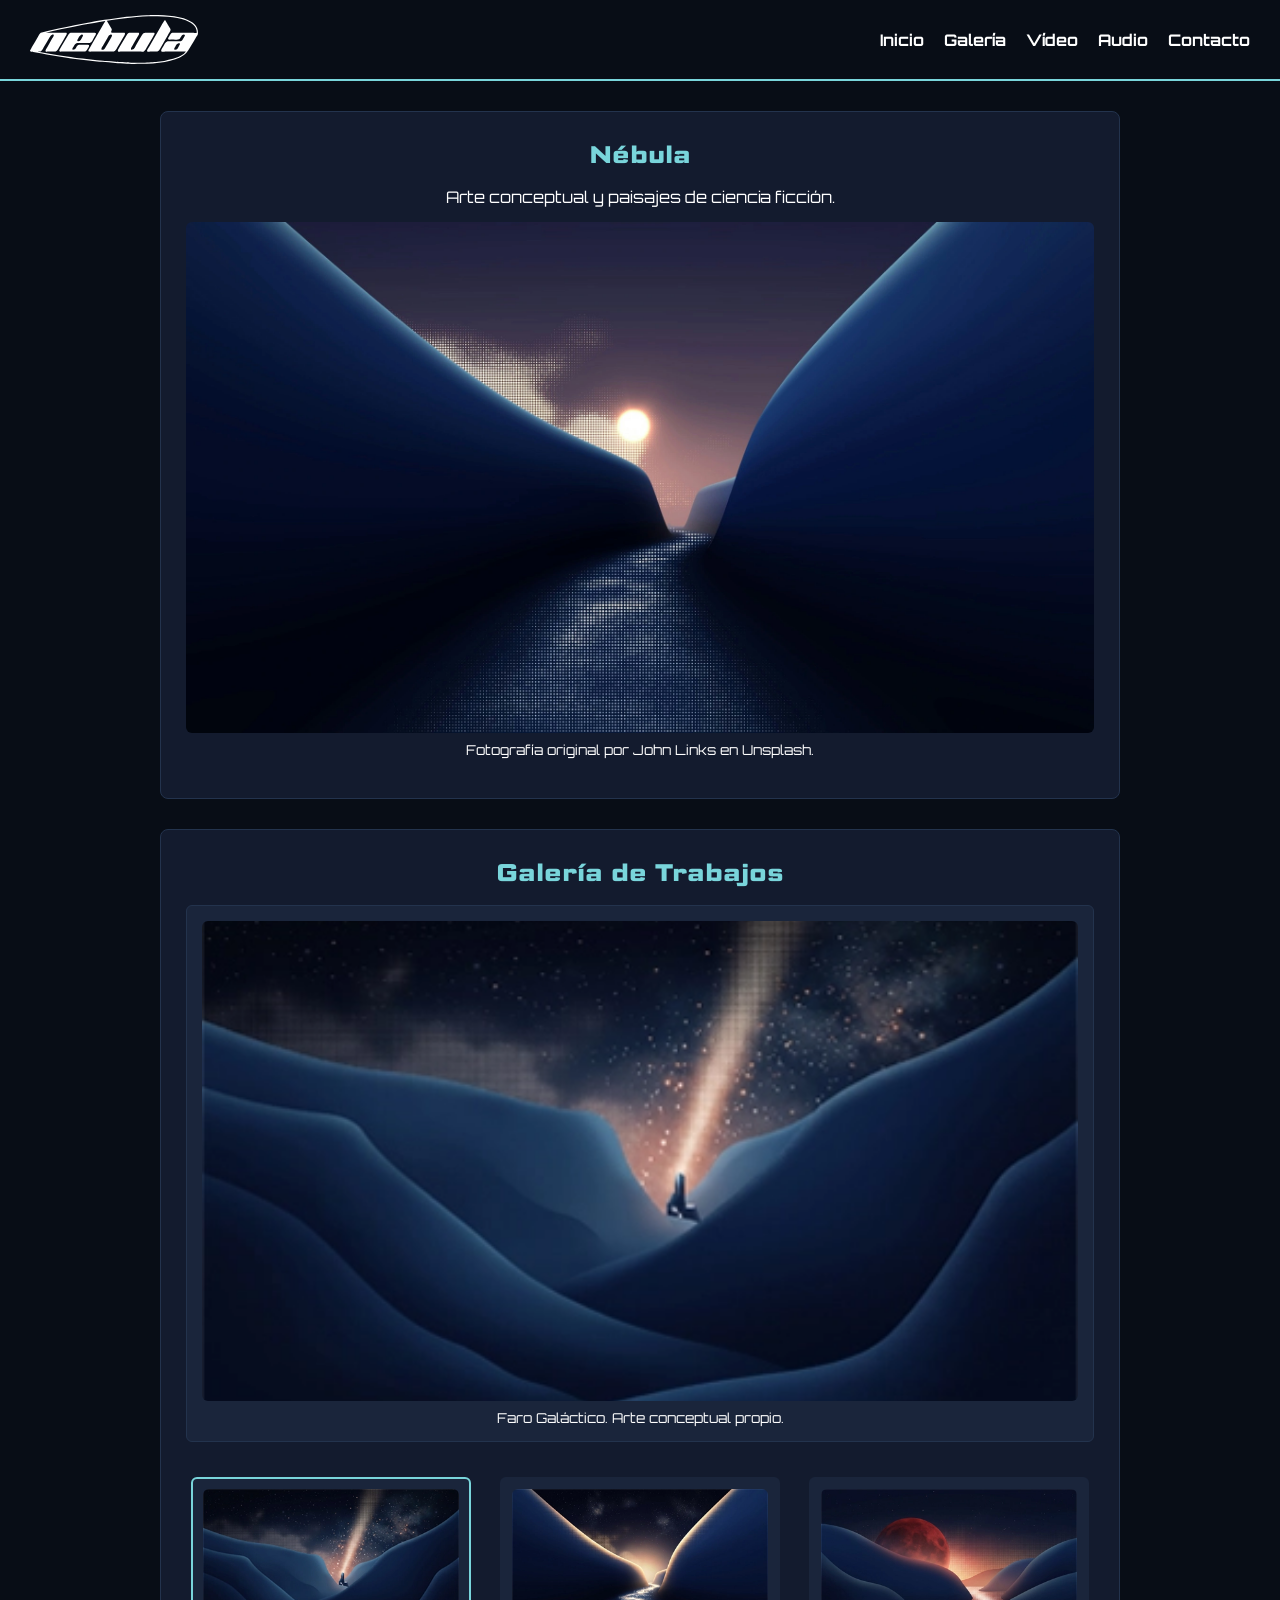
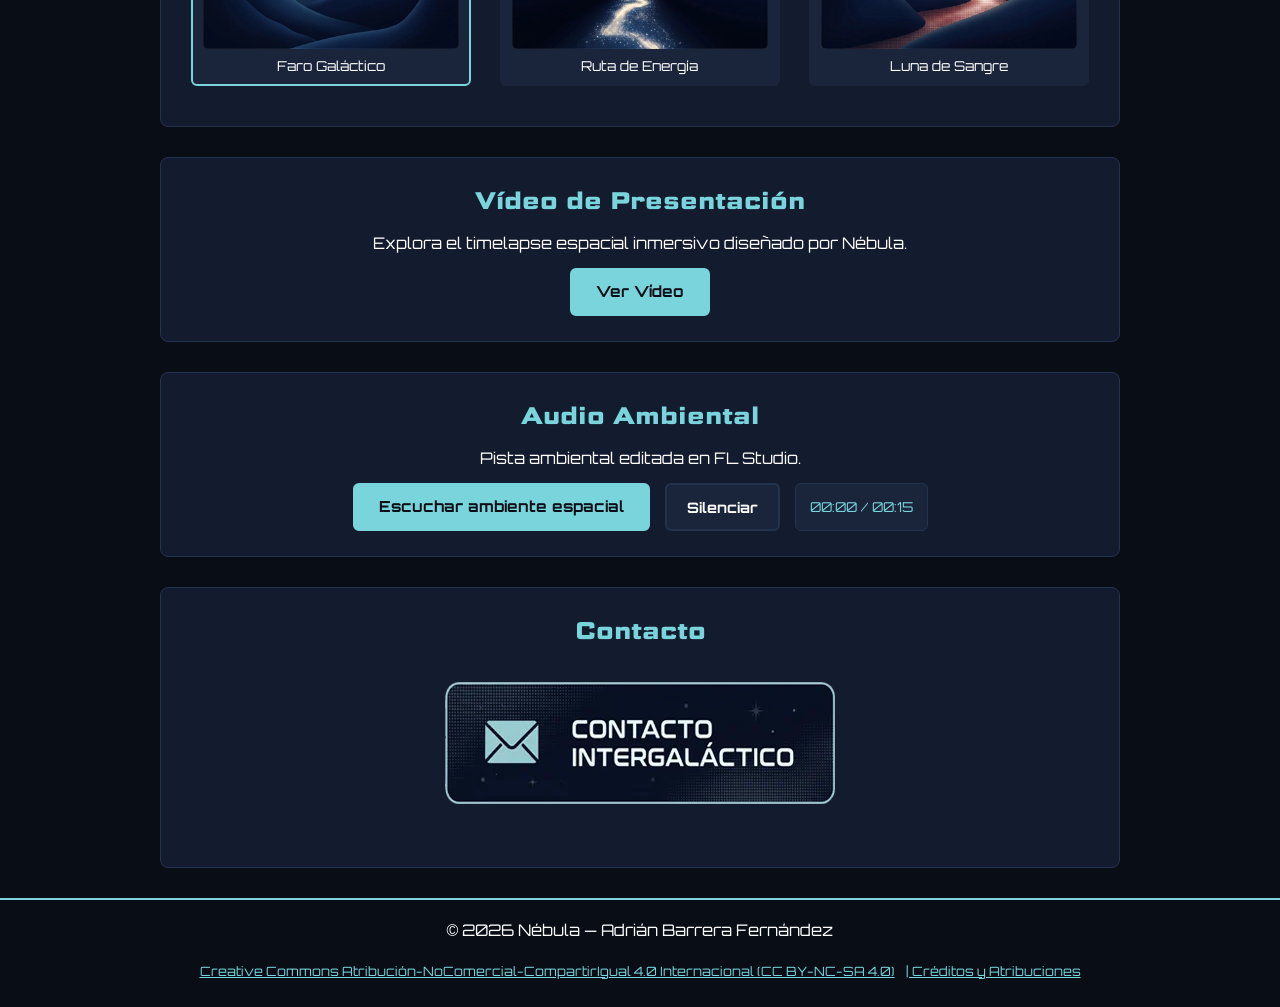
==== commit 58635561: "fix: remove duplicate audio tag" ====
--- a/index.html
+++ b/index.html
@@ -112,22 +112,21 @@
             <!-- Sin atributo controls para ocultar la barra nativa y manejarlo desde JS con HTMLMediaElement -->
             <!-- preload="metadata" para que cargue la duración total al entrar sin descargar el mp3 entero -->
             <audio id="audio-espacial" preload="metadata" loop>
-                <audio id="audio-espacial" preload="metadata" loop>
-                    <source src="assets/audio/ambiente.mp3" type="audio/mpeg">
-                </audio>
+                <source src="assets/audio/ambiente.mp3" type="audio/mpeg">
+            </audio>
 
-                <div class="controles-audio">
-                    <button type="button" id="btn-audio-toggle" class="btn-impacto" aria-pressed="false">
-                        <span id="texto-audio-toggle">Escuchar ambiente espacial</span>
-                    </button>
+            <div class="controles-audio">
+                <button type="button" id="btn-audio-toggle" class="btn-impacto" aria-pressed="false">
+                    <span id="texto-audio-toggle">Escuchar ambiente espacial</span>
+                </button>
 
-                    <button type="button" id="btn-audio-mute" class="btn-secundario" aria-pressed="false">
-                        Silenciar
-                    </button>
+                <button type="button" id="btn-audio-mute" class="btn-secundario" aria-pressed="false">
+                    Silenciar
+                </button>
 
-                    <!-- aria-live="polite" para que los lectores de pantalla avisen del cambio de tiempo sin interrumpir -->
-                    <span id="tiempo-audio" class="indicador-tiempo" aria-live="polite">00:00 / 00:15</span>
-                </div>
+                <!-- aria-live="polite" para que los lectores de pantalla avisen del cambio de tiempo sin interrumpir -->
+                <span id="tiempo-audio" class="indicador-tiempo" aria-live="polite">00:00 / 00:15</span>
+            </div>
         </section>
 
         <!-- BOTÓN ANIMADO -->
